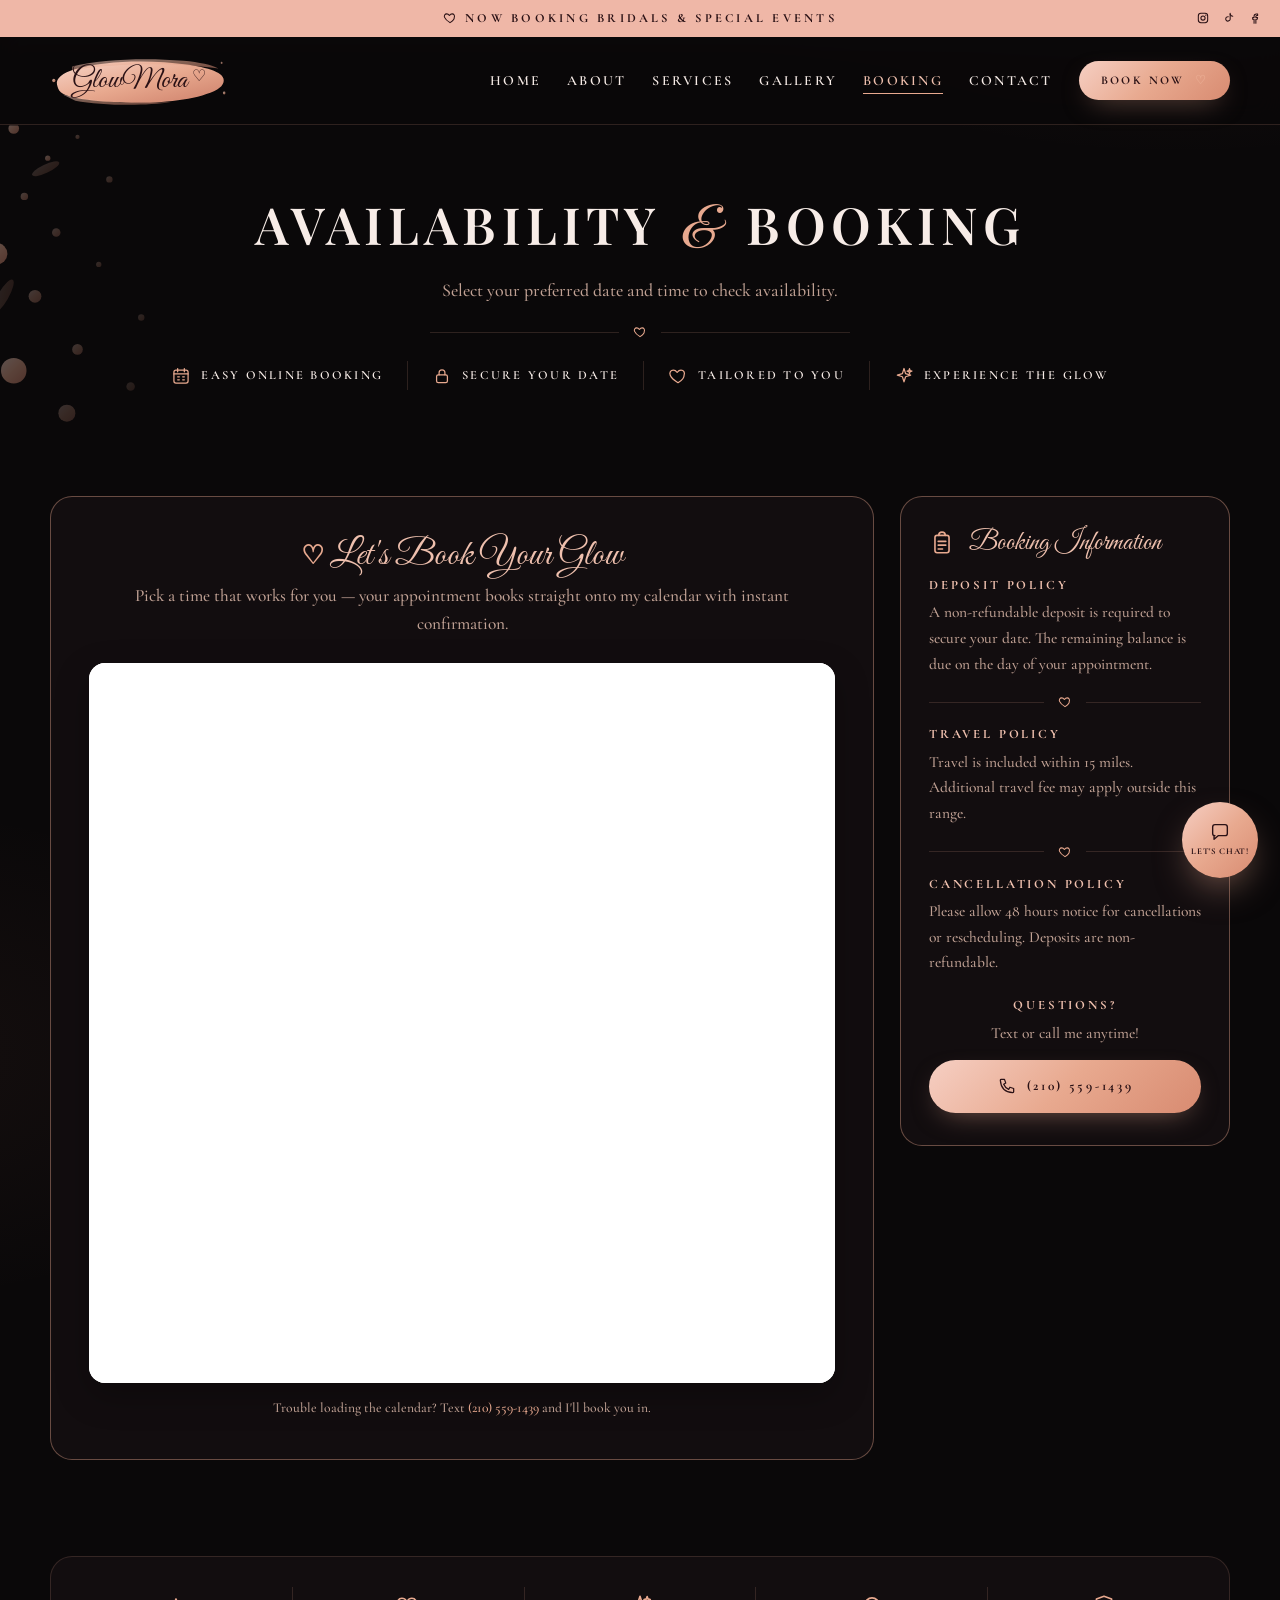
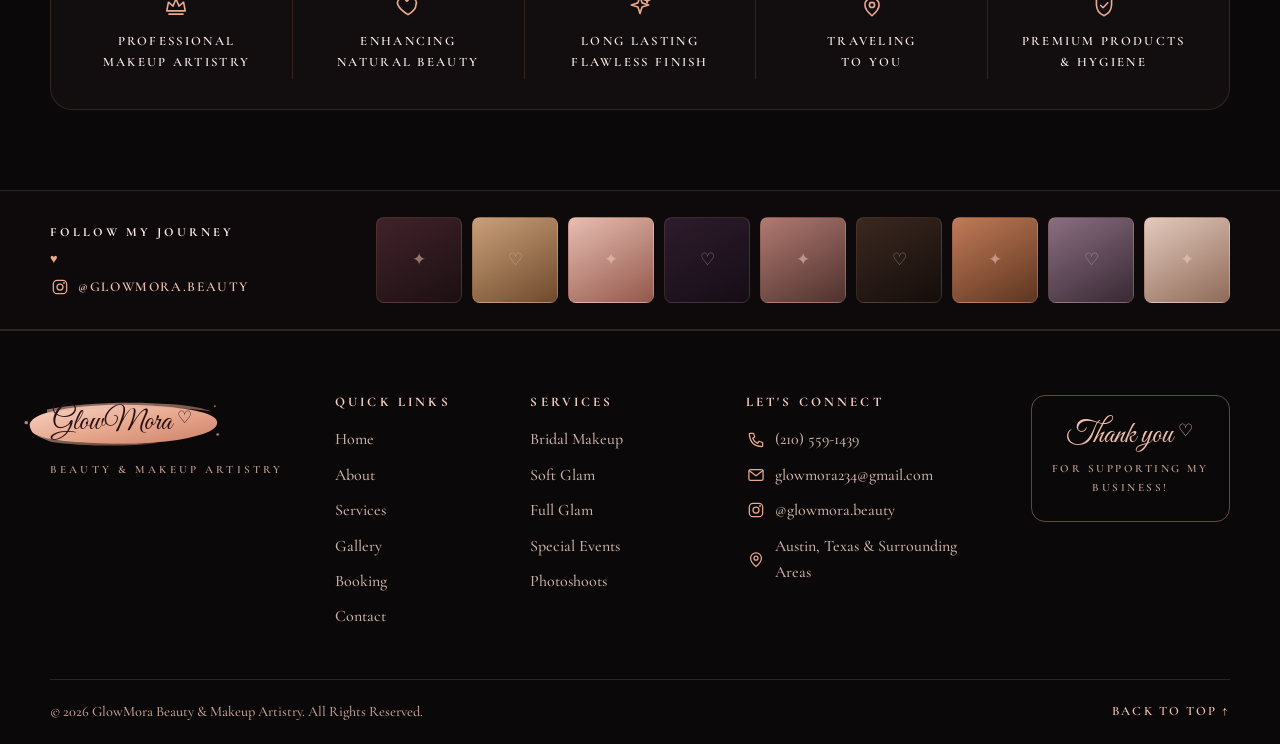
==== booking.html @ 28d510e0 "Hide Reviews section for now (keep code for easy restore) Added hidden to the #reviews section + the" ====
<!DOCTYPE html>
<html lang="en">
<head>
  <meta charset="UTF-8">
  <meta name="viewport" content="width=device-width, initial-scale=1.0">
  <title>Availability &amp; Booking — GlowMora Beauty | Austin, TX Makeup Artist</title>
  <meta name="description" content="Check availability and book your GlowMora Beauty appointment — bridal, soft glam, full glam, special events & photoshoots in Austin, Texas.">
  <link rel="icon" href="data:image/svg+xml,%3Csvg xmlns='http://www.w3.org/2000/svg' viewBox='0 0 64 64'%3E%3Crect width='64' height='64' rx='14' fill='%230a0809'/%3E%3Ctext x='32' y='44' font-family='Georgia' font-style='italic' font-size='34' fill='%23e8a98f' text-anchor='middle'%3EG%3C/text%3E%3C/svg%3E">
  <link rel="preconnect" href="https://fonts.googleapis.com">
  <link rel="preconnect" href="https://fonts.gstatic.com" crossorigin>
  <link href="https://fonts.googleapis.com/css2?family=Great+Vibes&family=Playfair+Display:ital,wght@0,400;0,500;0,600;0,700;1,500&family=Cormorant+Garamond:ital,wght@0,400;0,500;0,600;0,700;1,400;1,500&display=swap" rel="stylesheet">
  <link rel="stylesheet" href="styles.css">
</head>
<body>
  <a class="skip-link" href="#main">Skip to content</a>

  <!-- ====== SVG sprite (shared with index.html) ====== -->
  <svg xmlns="http://www.w3.org/2000/svg" width="0" height="0" style="position:absolute" aria-hidden="true">
    <defs>
      <linearGradient id="rg" x1="0" y1="0" x2="1" y2="1">
        <stop offset="0" stop-color="#f7d4c8"/>
        <stop offset=".5" stop-color="#e8a98f"/>
        <stop offset="1" stop-color="#cd7f69"/>
      </linearGradient>
    </defs>

    <symbol id="brush" viewBox="0 0 560 170" preserveAspectRatio="none">
      <g fill="url(#rg)">
        <path d="M22 96 C18 78 40 62 78 52 C150 32 260 26 360 32 C448 38 520 50 540 70 C552 82 548 98 526 110 C470 138 360 150 256 148 C160 146 60 138 34 118 C26 112 24 104 22 96 Z"/>
        <path d="M70 44 C160 24 300 18 420 28 C470 32 510 40 530 50 C480 42 380 36 290 38 C200 40 120 46 70 56 Z" opacity=".55"/>
        <path d="M40 124 C120 142 260 152 380 146 C300 158 160 156 80 142 Z" opacity=".5"/>
        <circle cx="12" cy="84" r="5" opacity=".8"/>
        <circle cx="548" cy="120" r="4" opacity=".7"/>
        <circle cx="540" cy="34" r="3" opacity=".6"/>
      </g>
    </symbol>

    <symbol id="splat" viewBox="0 0 320 320">
      <g fill="url(#rg)">
        <circle cx="30" cy="40" r="3"/><circle cx="60" cy="22" r="5" opacity=".8"/><circle cx="92" cy="50" r="2.5" opacity=".7"/>
        <circle cx="22" cy="90" r="7" opacity=".9"/><circle cx="70" cy="86" r="3.5" opacity=".6"/><circle cx="120" cy="30" r="2" opacity=".5"/>
        <circle cx="44" cy="140" r="10" opacity=".85"/><circle cx="100" cy="120" r="4" opacity=".5"/><circle cx="150" cy="70" r="3" opacity=".45"/>
        <circle cx="26" cy="200" r="5" opacity=".7"/><circle cx="80" cy="180" r="6" opacity=".55"/><circle cx="140" cy="150" r="2.5" opacity=".4"/>
        <circle cx="60" cy="250" r="12" opacity=".8"/><circle cx="120" cy="230" r="5" opacity=".5"/><circle cx="180" cy="200" r="3" opacity=".35"/>
        <circle cx="40" cy="300" r="6" opacity=".6"/><circle cx="110" cy="290" r="8" opacity=".45"/><circle cx="170" cy="265" r="4" opacity=".3"/>
        <ellipse cx="90" cy="60" rx="14" ry="4" transform="rotate(-25 90 60)" opacity=".35"/>
        <ellipse cx="50" cy="180" rx="18" ry="5" transform="rotate(-60 50 180)" opacity=".3"/>
      </g>
    </symbol>

    <symbol id="face" viewBox="0 0 440 560">
      <g fill="none" stroke="url(#rg)" stroke-linecap="round" stroke-linejoin="round">

        <!-- ══ BOLD BRUSH STROKE — upper left ══ -->
        <path stroke="url(#rg)" stroke-width="26" stroke-linecap="butt" fill="none" opacity=".38"
          d="M -12 105 C 18 92 55 88 90 98"/>
        <path stroke="url(#rg)" stroke-width="14" stroke-linecap="butt" fill="none" opacity=".60"
          d="M -8 120 C 25 107 60 105 92 113"/>
        <path stroke="url(#rg)" stroke-width="7"  stroke-linecap="round" fill="none" opacity=".48"
          d="M  0  133 C 32 121 64 119 90 126"/>
        <path stroke="url(#rg)" stroke-width="3"  stroke-linecap="round" fill="none" opacity=".34"
          d="M  6  143 C 36 133 65 131 88 137"/>

        <!-- ══ MASSIVE GLITTER CLOUD — upper right ══ -->
        <circle fill="url(#rg)" stroke="none" cx="358" cy="68"  r="18" opacity=".44"/>
        <circle fill="url(#rg)" stroke="none" cx="396" cy="48"  r="15" opacity=".50"/>
        <circle fill="url(#rg)" stroke="none" cx="376" cy="98"  r="14" opacity=".52"/>
        <circle fill="url(#rg)" stroke="none" cx="418" cy="70"  r="13" opacity=".46"/>
        <circle fill="url(#rg)" stroke="none" cx="402" cy="28"  r="12" opacity=".52"/>
        <circle fill="url(#rg)" stroke="none" cx="432" cy="50"  r="13" opacity=".40"/>
        <circle fill="url(#rg)" stroke="none" cx="426" cy="104" r="11" opacity=".48"/>
        <circle fill="url(#rg)" stroke="none" cx="336" cy="50"  r="10" opacity=".40"/>
        <circle fill="url(#rg)" stroke="none" cx="330" cy="94"  r="12" opacity=".38"/>
        <circle fill="url(#rg)" stroke="none" cx="364" cy="34"  r="8"  opacity=".70"/>
        <circle fill="url(#rg)" stroke="none" cx="440" cy="82"  r="8"  opacity=".62"/>
        <circle fill="url(#rg)" stroke="none" cx="312" cy="66"  r="7"  opacity=".54"/>
        <circle fill="url(#rg)" stroke="none" cx="348" cy="118" r="8"  opacity=".50"/>
        <circle fill="url(#rg)" stroke="none" cx="412" cy="122" r="7"  opacity=".46"/>
        <circle fill="url(#rg)" stroke="none" cx="440" cy="34"  r="6"  opacity=".54"/>
        <circle fill="url(#rg)" stroke="none" cx="390" cy="132" r="6"  opacity=".46"/>
        <circle fill="url(#rg)" stroke="none" cx="440" cy="116" r="7"  opacity=".38"/>
        <circle fill="url(#rg)" stroke="none" cx="318" cy="36"  r="6"  opacity=".62"/>
        <circle fill="url(#rg)" stroke="none" cx="300" cy="86"  r="5"  opacity=".48"/>
        <circle fill="url(#rg)" stroke="none" cx="352" cy="20"  r="5"  opacity=".60"/>
        <circle fill="url(#rg)" stroke="none" cx="420" cy="18"  r="5"  opacity=".52"/>
        <circle fill="url(#rg)" stroke="none" cx="294" cy="52"  r="4"  opacity=".56"/>
        <circle fill="url(#rg)" stroke="none" cx="384" cy="144" r="4"  opacity=".52"/>
        <circle fill="url(#rg)" stroke="none" cx="430" cy="138" r="3.5" opacity=".46"/>
        <circle fill="url(#rg)" stroke="none" cx="308" cy="116" r="3.5" opacity=".44"/>
        <circle fill="url(#rg)" stroke="none" cx="284" cy="70"  r="3.5" opacity=".50"/>
        <circle fill="url(#rg)" stroke="none" cx="338" cy="12"  r="3"  opacity=".56"/>
        <circle fill="url(#rg)" stroke="none" cx="412" cy="8"   r="3"  opacity=".50"/>
        <circle fill="url(#rg)" stroke="none" cx="268" cy="88"  r="2.5" opacity=".42"/>
        <circle fill="url(#rg)" stroke="none" cx="440" cy="158" r="3"  opacity=".34"/>
        <circle fill="url(#rg)" stroke="none" cx="396" cy="154" r="2.5" opacity=".42"/>
        <circle fill="url(#rg)" stroke="none" cx="276" cy="50"  r="2"  opacity=".46"/>
        <circle fill="url(#rg)" stroke="none" cx="326" cy="130" r="2.5" opacity=".40"/>
        <path fill="url(#rg)" stroke="none" opacity=".98"
          d="M 372 42 l 6 16 16 6 -16 6 -6 16 -6 -16 -16 -6 16 -6 Z"/>
        <path fill="url(#rg)" stroke="none" opacity=".92"
          d="M 410 78 l 4.2 11.4 11.4 4.2 -11.4 4.2 -4.2 11.4 -4.2 -11.4 -11.4 -4.2 11.4 -4.2 Z"/>
        <path fill="url(#rg)" stroke="none" opacity=".80"
          d="M 338 76 l 3 8 8 3 -8 3 -3 8 -3 -8 -8 -3 8 -3 Z"/>
        <path fill="url(#rg)" stroke="none" opacity=".74"
          d="M 424 44 l 2.6 7 7 2.6 -7 2.6 -2.6 7 -2.6 -7 -7 -2.6 7 -2.6 Z"/>
        <path fill="url(#rg)" stroke="none" opacity=".64"
          d="M 354 130 l 2 5.5 5.5 2 -5.5 2 -2 5.5 -2 -5.5 -5.5 -2 5.5 -2 Z"/>

        <!-- ══ HAIR ══ -->
        <path stroke-width="3.2" d="M 165 52 C 210 32 272 28 318 46 C 360 62 386 96 390 140 C 394 184 378 230 360 270 C 342 310 322 348 317 392"/>
        <path stroke-width="3.2" d="M 165 52 C 134 64 106 86 90 118 C 76 148 76 184 86 218"/>
        <path stroke-width="2"   opacity=".65" d="M 172 50 C 220 28 278 24 322 42"/>
        <path stroke-width="1.5" opacity=".50" d="M 186 48 C 236 24 297 20 344 38"/>
        <path stroke-width="1.2" opacity=".38" d="M 200 48 C 254 22 318 18 364 38"/>

        <!-- ══ FACE CONTOUR ══ -->
        <path stroke-width="3.2" d="M 86 218 C 80 250 78 284 86 313 C 94 342 112 364 136 378 C 160 392 188 394 213 386 C 238 378 254 358 262 333 C 270 308 266 280 254 256"/>

        <!-- ══ NECK ══ -->
        <path stroke-width="2.8" d="M 156 378 C 150 404 146 432 148 460 L 150 486"/>
        <path stroke-width="2.8" d="M 206 388 C 213 414 216 442 214 466 L 212 486"/>
        <path stroke-width="1.6" opacity=".36" d="M 103 490 L 150 490 M 212 490 L 344 490"/>

        <!-- ══ EYEBROW — very bold ══ -->
        <path stroke-width="8" stroke-linecap="round"
          d="M 88 200 C 116 164 162 152 210 162 C 235 168 250 184 240 197"/>
        <path stroke-width="3.5" stroke-linecap="round" opacity=".35"
          d="M 86 206 C 114 169 161 156 210 166 C 236 172 251 188 240 202"/>

        <!-- ══ EYE ══ -->
        <path stroke-width="4.2"
          d="M 92 224 C 124 204 170 198 218 208 C 240 214 249 230 234 246 C 202 264 154 266 104 249 C 91 243 88 232 92 224 Z"/>
        <ellipse cx="166" cy="224" rx="22" ry="18" stroke-width="3"   opacity=".90"/>
        <ellipse cx="166" cy="224" rx="11" ry="10" stroke-width="2.2" opacity=".72"/>
        <circle  cx="158" cy="218" r="5" fill="url(#rg)" stroke="none" opacity=".80"/>

        <!-- ══ LASHES — dramatic thick waterfall ══ -->
        <path stroke-width="4.5" d="M  98 246 C  88 280  76 316  64 350"/>
        <path stroke-width="4.8" d="M 116 257 C 106 293  98 330  92 366"/>
        <path stroke-width="5"   d="M 135 263 C 127 301 121 338 119 372"/>
        <path stroke-width="5.2" d="M 154 268 C 148 307 145 344 145 378"/>
        <path stroke-width="5.2" d="M 174 269 C 171 308 170 345 172 379"/>
        <path stroke-width="5"   d="M 193 267 C 194 306 198 342 205 376"/>
        <path stroke-width="4.8" d="M 212 261 C 216 299 224 335 234 368"/>
        <path stroke-width="4.5" d="M 228 252 C 235 289 246 324 259 356"/>
        <path stroke-width="4"   d="M 242 241 C 252 278 265 312 280 343"/>

        <!-- lower lashes -->
        <path stroke-width="1.8" opacity=".50" d="M 120 252 L 115 270"/>
        <path stroke-width="1.8" opacity=".50" d="M 146 261 L 141 279"/>
        <path stroke-width="1.7" opacity=".44" d="M 174 266 L 170 284"/>

        <!-- ══ NOSE ══ -->
        <path stroke-width="2.8" d="M 148 290 C 138 310 128 332 126 350 C 124 364 131 376 145 380 C 159 383 175 376 182 362"/>
        <path stroke-width="2"   opacity=".62" d="M 142 377 C 150 387 164 390 175 386 C 186 382 191 370 188 358"/>

        <!-- ══ LIPS ══ -->
        <path stroke-width="3.8" d="M 126 406 C 141 390 160 385 181 387 C 202 389 220 402 228 417"/>
        <path stroke-width="2.7" d="M 126 406 C 137 395 154 391 167 392"/>
        <path stroke-width="3.6" d="M 126 406 C 135 428 154 440 178 440 C 201 440 220 427 228 411 L 228 417"/>
        <path stroke-width="2.2" opacity=".68" d="M 126 406 C 157 414 197 413 228 406"/>

        <!-- ══ SPARKLES near brow ══ -->
        <path fill="url(#rg)" stroke="none" opacity=".94"
          d="M 262 176 l 4.5 12 12 4.5 -12 4.5 -4.5 12 -4.5 -12 -12 -4.5 12 -4.5 Z"/>
        <path fill="url(#rg)" stroke="none" opacity=".78"
          d="M 290 210 l 2.8 7.5 7.5 2.8 -7.5 2.8 -2.8 7.5 -2.8 -7.5 -7.5 -2.8 7.5 -2.8 Z"/>
        <circle fill="url(#rg)" stroke="none" cx="248" cy="152" r="5"   opacity=".68"/>
        <circle fill="url(#rg)" stroke="none" cx="278" cy="166" r="3"   opacity=".50"/>
        <circle fill="url(#rg)" stroke="none" cx="272" cy="143" r="2.2" opacity=".40"/>
      </g>
    </symbol>

    <symbol id="i-crown" viewBox="0 0 24 24"><path d="M3.5 16.5 5 8.5l4.2 3.6L12 5.5l2.8 6.6L19 8.5l1.5 8z"/><path d="M5.5 19.5h13"/></symbol>
    <symbol id="i-heart" viewBox="0 0 24 24"><path d="M12 20s-7.5-4.6-9.3-9C1.4 7.8 3.2 4.9 6.4 4.9c2 0 3.4 1.1 4.1 2.3.2.4.8.4 1 0 .7-1.2 2.1-2.3 4.1-2.3 3.2 0 5 2.9 3.7 6.1C19.5 15.4 12 20 12 20z"/></symbol>
    <symbol id="i-sparkle" viewBox="0 0 24 24"><path d="M12 3l1.9 6.1L20 11l-6.1 1.9L12 19l-1.9-6.1L4 11l6.1-1.9z"/><path d="M18.6 3.2l.7 2.2 2.2.7-2.2.7-.7 2.2-.7-2.2-2.2-.7 2.2-.7z"/></symbol>
    <symbol id="i-pin" viewBox="0 0 24 24"><path d="M12 21s-6.5-5.5-6.5-10A6.5 6.5 0 0 1 18.5 11c0 4.5-6.5 10-6.5 10z"/><circle cx="12" cy="11" r="2.4"/></symbol>
    <symbol id="i-shield" viewBox="0 0 24 24"><path d="M12 3l7 2.6v5.1c0 4.6-3 8.6-7 10.3-4-1.7-7-5.7-7-10.3V5.6z"/><path d="M9 11.5l2.1 2.1L15.5 9"/></symbol>
    <symbol id="i-cal" viewBox="0 0 24 24"><rect x="3.5" y="5" width="17" height="15.5" rx="2.5"/><path d="M3.5 9.5h17M8 3v4M16 3v4"/><path d="M8 13h2M14 13h2M8 16.5h2M14 16.5h2"/></symbol>
    <symbol id="i-clock" viewBox="0 0 24 24"><circle cx="12" cy="12" r="8.5"/><path d="M12 7.5V12l3 2"/></symbol>
    <symbol id="i-lock" viewBox="0 0 24 24"><rect x="5.5" y="10.5" width="13" height="9.5" rx="2"/><path d="M8.5 10.5V8a3.5 3.5 0 0 1 7 0v2.5"/></symbol>
    <symbol id="i-phone" viewBox="0 0 24 24"><path d="M5 4h4l1.5 4.5L8 10c1 2.5 3.5 5 6 6l1.5-2.5L20 15v4c0 .6-.4 1-1 1C9.6 19.4 4.6 14.4 4 5c0-.6.4-1 1-1z"/></symbol>
    <symbol id="i-mail" viewBox="0 0 24 24"><rect x="3.5" y="5.5" width="17" height="13" rx="2"/><path d="M4 7l8 6 8-6"/></symbol>
    <symbol id="i-ig" viewBox="0 0 24 24"><rect x="4" y="4" width="16" height="16" rx="4.5"/><circle cx="12" cy="12" r="3.6"/><circle cx="16.8" cy="7.2" r="1.1" fill="currentColor" stroke="none"/></symbol>
    <symbol id="i-tiktok" viewBox="0 0 24 24"><path d="M14 4v9.5a3.8 3.8 0 1 1-3.2-3.7"/><path d="M14 5.5c.7 2 2.3 3.3 4.5 3.5"/></symbol>
    <symbol id="i-fb" viewBox="0 0 24 24"><path d="M13.5 21v-7h2.4l.5-3h-2.9V9.2c0-.9.3-1.5 1.6-1.5h1.4V5.1C16.2 5 15.3 5 14.4 5 12 5 10.4 6.4 10.4 9v2H8v3h2.4v7"/></symbol>
    <symbol id="i-camera" viewBox="0 0 24 24"><rect x="3.5" y="7" width="17" height="13" rx="2.5"/><path d="M8.5 7l1.5-2.5h4L15.5 7"/><circle cx="12" cy="13.3" r="3.4"/></symbol>
    <symbol id="i-clip" viewBox="0 0 24 24"><rect x="5.5" y="5" width="13" height="16" rx="2"/><path d="M9 5a3 3 0 0 1 6 0"/><path d="M8.5 10.5h7M8.5 14h7M8.5 17.5h4"/></symbol>
    <symbol id="i-chat" viewBox="0 0 24 24"><path d="M4 6.5A2.5 2.5 0 0 1 6.5 4h11A2.5 2.5 0 0 1 20 6.5v7a2.5 2.5 0 0 1-2.5 2.5H10l-4.5 4v-4H6.5A2.5 2.5 0 0 1 4 13.5z"/></symbol>
  </svg>

  <!-- ====== ANNOUNCEMENT BAR ====== -->
  <div class="announce">
    <span class="announce-msg"><svg class="ic ic-xs"><use href="#i-heart"/></svg> Now booking bridals &amp; special events</span>
    <span class="announce-social">
      <a href="https://instagram.com/glowmora.beauty" target="_blank" rel="noopener" aria-label="Instagram"><svg class="ic ic-xs"><use href="#i-ig"/></svg></a>
      <a href="https://tiktok.com" target="_blank" rel="noopener" aria-label="TikTok"><svg class="ic ic-xs"><use href="#i-tiktok"/></svg></a>
      <a href="https://facebook.com" target="_blank" rel="noopener" aria-label="Facebook"><svg class="ic ic-xs"><use href="#i-fb"/></svg></a>
    </span>
  </div>

  <!-- ====== HEADER ====== -->
  <header class="site-header" id="top">
    <div class="container nav-inner">
      <a class="logo" href="index.html">
        <svg class="brush brush-logo" viewBox="0 0 560 170" preserveAspectRatio="none" aria-hidden="true"><use href="#brush"/></svg>
        <span class="logo-script">GlowMora <span class="logo-heart">♡</span></span>
      </a>
      <button class="nav-toggle" aria-expanded="false" aria-controls="nav-links" aria-label="Open menu">
        <span></span><span></span>
      </button>
      <nav>
        <ul class="nav-links" id="nav-links">
          <li><a href="index.html">Home</a></li>
          <li><a href="index.html#about">About</a></li>
          <li><a href="index.html#services">Services</a></li>
          <li><a href="index.html#gallery">Gallery</a></li>
          <li><a class="active" href="booking.html">Booking</a></li>
          <li hidden><a href="index.html#reviews">Reviews</a></li>
          <li><a href="index.html#contact">Contact</a></li>
          <li><a class="btn btn-rose btn-small" href="#booking-form">Book Now <span class="heart">♡</span></a></li>
        </ul>
      </nav>
    </div>
  </header>

  <main id="main">

    <!-- ====== PAGE HERO ====== -->
    <section class="page-hero">
      <svg class="splat splat-tl" aria-hidden="true"><use href="#splat"/></svg>
      <div class="container">
        <h1 class="page-title">Availability <span class="script-accent">&amp;</span> Booking</h1>
        <p class="lede">Select your preferred date and time to check availability.</p>
        <div class="heart-divider" aria-hidden="true"><span></span><svg class="ic ic-xs"><use href="#i-heart"/></svg><span></span></div>
        <ul class="mini-features">
          <li><svg class="ic ic-sm"><use href="#i-cal"/></svg> Easy online booking</li>
          <li><svg class="ic ic-sm"><use href="#i-lock"/></svg> Secure your date</li>
          <li><svg class="ic ic-sm"><use href="#i-heart"/></svg> Tailored to you</li>
          <li><svg class="ic ic-sm"><use href="#i-sparkle"/></svg> Experience the glow</li>
        </ul>
      </div>
    </section>

    <!-- ====== BOOKING (Google Appointment Scheduling) ====== -->
    <section class="section booking-section">
      <div class="container">
        <div class="book-wrap">
          <div class="book-card gcal-card reveal">
            <div class="book-head">
              <h2><span class="heart">♡</span> <span class="script-accent">Let's Book Your Glow</span></h2>
              <p>Pick a time that works for you — your appointment books straight onto my calendar with instant confirmation.</p>
            </div>

            <!-- GlowMora booking — Google Appointment Scheduling embed (Fatimah's calendar, glowmora234@gmail.com) -->
            <iframe class="gcal-frame"
              src="https://calendar.google.com/calendar/appointments/schedules/AcZssZ1UM6eiUpcTo-LjoY0oYAYFDBUV98rLrsagtSbPCcXZNFHtbUwiWwNGvAxUNc8h_5TuQ2lgnfh7?gv=true"
              title="Book a GlowMora appointment" loading="lazy"></iframe>
            <p class="gcal-fallback">Trouble loading the calendar? Text <a href="sms:+12105591439">(210)&nbsp;559-1439</a> and I'll book you in.</p>

          </div>

          <aside class="policy-card reveal">
            <h2 class="panel-title"><svg class="ic"><use href="#i-clip"/></svg> <span class="script-accent">Booking Information</span></h2>
            <div class="policy">
              <h3>Deposit Policy</h3>
              <p>A non-refundable deposit is required to secure your date. The remaining balance is due on the day of your appointment.</p>
            </div>
            <div class="heart-divider" aria-hidden="true"><span></span><svg class="ic ic-xs"><use href="#i-heart"/></svg><span></span></div>
            <div class="policy">
              <h3>Travel Policy</h3>
              <p>Travel is included within 15 miles. Additional travel fee may apply outside this range.</p>
            </div>
            <div class="heart-divider" aria-hidden="true"><span></span><svg class="ic ic-xs"><use href="#i-heart"/></svg><span></span></div>
            <div class="policy">
              <h3>Cancellation Policy</h3>
              <p>Please allow 48 hours notice for cancellations or rescheduling. Deposits are non-refundable.</p>
            </div>
            <div class="policy policy-cta">
              <h3>Questions?</h3>
              <p>Text or call me anytime!</p>
              <a class="btn btn-rose btn-block" href="tel:+12105591439"><svg class="ic ic-sm"><use href="#i-phone"/></svg> (210) 559-1439</a>
            </div>
          </aside>
        </div>
      </div>
    </section>

    <!-- ====== FEATURE STRIP ====== -->
    <div class="container strip-gap">
      <ul class="features reveal">
        <li><svg class="ic"><use href="#i-crown"/></svg><span>Professional<br>Makeup Artistry</span></li>
        <li><svg class="ic"><use href="#i-heart"/></svg><span>Enhancing<br>Natural Beauty</span></li>
        <li><svg class="ic"><use href="#i-sparkle"/></svg><span>Long Lasting<br>Flawless Finish</span></li>
        <li><svg class="ic"><use href="#i-pin"/></svg><span>Traveling<br>To You</span></li>
        <li><svg class="ic"><use href="#i-shield"/></svg><span>Premium Products<br>&amp; Hygiene</span></li>
      </ul>
    </div>

    <!-- ====== INSTAGRAM STRIP ====== -->
    <section class="ig-strip">
      <div class="container ig-inner">
        <div class="ig-label">
          <p>Follow my journey</p>
          <span class="heart">♥</span>
          <a href="https://instagram.com/glowmora.beauty" target="_blank" rel="noopener"><svg class="ic ic-sm"><use href="#i-ig"/></svg> @glowmora.beauty</a>
        </div>
        <div class="ig-row" aria-hidden="true">
          <a class="ig-tile g1" href="https://instagram.com/glowmora.beauty" target="_blank" rel="noopener" tabindex="-1"><span>✦</span></a>
          <a class="ig-tile g2" href="https://instagram.com/glowmora.beauty" target="_blank" rel="noopener" tabindex="-1"><span>♡</span></a>
          <a class="ig-tile g3" href="https://instagram.com/glowmora.beauty" target="_blank" rel="noopener" tabindex="-1"><span>✦</span></a>
          <a class="ig-tile g4" href="https://instagram.com/glowmora.beauty" target="_blank" rel="noopener" tabindex="-1"><span>♡</span></a>
          <a class="ig-tile g5" href="https://instagram.com/glowmora.beauty" target="_blank" rel="noopener" tabindex="-1"><span>✦</span></a>
          <a class="ig-tile g6" href="https://instagram.com/glowmora.beauty" target="_blank" rel="noopener" tabindex="-1"><span>♡</span></a>
          <a class="ig-tile g7" href="https://instagram.com/glowmora.beauty" target="_blank" rel="noopener" tabindex="-1"><span>✦</span></a>
          <a class="ig-tile g8" href="https://instagram.com/glowmora.beauty" target="_blank" rel="noopener" tabindex="-1"><span>♡</span></a>
          <a class="ig-tile g9" href="https://instagram.com/glowmora.beauty" target="_blank" rel="noopener" tabindex="-1"><span>✦</span></a>
        </div>
      </div>
    </section>
  </main>

  <!-- ====== FOOTER ====== -->
  <footer class="site-footer">
    <div class="container footer-inner">
      <div class="footer-brand">
        <div class="brush-title brush-title-left">
          <svg class="brush" viewBox="0 0 560 170" preserveAspectRatio="none" aria-hidden="true"><use href="#brush"/></svg>
          <span class="script-md">GlowMora <span class="logo-heart">♡</span></span>
        </div>
        <p class="footer-tag">Beauty &amp; Makeup Artistry</p>
      </div>
      <nav class="footer-col" aria-label="Quick links">
        <h4>Quick Links</h4>
        <a href="index.html">Home</a>
        <a href="index.html#about">About</a>
        <a href="index.html#services">Services</a>
        <a href="index.html#gallery">Gallery</a>
        <a href="booking.html">Booking</a>
        <a href="index.html#reviews" hidden>Reviews</a>
        <a href="index.html#contact">Contact</a>
      </nav>
      <div class="footer-col">
        <h4>Services</h4>
        <a href="booking.html">Bridal Makeup</a>
        <a href="booking.html">Soft Glam</a>
        <a href="booking.html">Full Glam</a>
        <a href="booking.html">Special Events</a>
        <a href="booking.html">Photoshoots</a>
      </div>
      <div class="footer-col footer-connect">
        <h4>Let's Connect</h4>
        <a href="tel:+12105591439"><svg class="ic ic-sm"><use href="#i-phone"/></svg> (210) 559-1439</a>
        <a href="mailto:glowmora234@gmail.com"><svg class="ic ic-sm"><use href="#i-mail"/></svg> glowmora234@gmail.com</a>
        <a href="https://instagram.com/glowmora.beauty" target="_blank" rel="noopener"><svg class="ic ic-sm"><use href="#i-ig"/></svg> @glowmora.beauty</a>
        <span><svg class="ic ic-sm"><use href="#i-pin"/></svg> Austin, Texas &amp; Surrounding Areas</span>
      </div>
      <div class="footer-thanks">
        <p class="script-md">Thank you <span class="logo-heart">♡</span></p>
        <p>For supporting my business!</p>
      </div>
    </div>
    <div class="container footer-bottom">
      <p>© <span id="year">2026</span> GlowMora Beauty &amp; Makeup Artistry. All Rights Reserved.</p>
      <a class="to-top" href="#top">Back to top ↑</a>
    </div>
  </footer>

  <a class="chat-bubble" href="sms:+12105591439" aria-label="Text GlowMora">
    <svg class="ic"><use href="#i-chat"/></svg>
    <span>Let's chat!</span>
  </a>

  <script src="script.js"></script>
  <!-- booking.js (custom fake calendar) detached — booking now handled by the Google Appointment Scheduling embed above -->
</body>
</html>
---- styles.css ----
/* ============================================================
   GlowMora Beauty & Makeup Artistry — Austin, TX
   Black + rose gold luxury theme.
   Edit the design tokens below to re-theme the whole site.
   ============================================================ */
:root {
  --black: #0a0809;
  --panel: #120d0f;
  --panel-2: #1a1315;
  --rose-50: #fbe3da;
  --rose-100: #f6cfc3;
  --rose-200: #efc0ae;
  --rose-300: #e8a98f;
  --rose-400: #dd9680;
  --rose-500: #cd7f69;
  --rose-grad: linear-gradient(135deg, #f6cfc3 0%, #e8a98f 50%, #d88b71 100%);
  --pink-band: #efb7a7;
  --ink-on-rose: #2a1115;
  --cream: #f7ece7;
  --muted: #c0a194;
  --line: rgba(232, 169, 143, 0.4);
  --line-soft: rgba(232, 169, 143, 0.16);
  --script: 'Great Vibes', cursive;
  --serif: 'Playfair Display', Georgia, serif;
  --body: 'Cormorant Garamond', Georgia, serif;
  --shadow: 0 24px 60px -24px rgba(0, 0, 0, 0.8);
  color-scheme: dark;
}

/* ---------- Reset & base ---------- */
*,
*::before,
*::after {
  box-sizing: border-box;
  margin: 0;
  padding: 0;
}

html {
  scroll-behavior: smooth;
  scroll-padding-top: 110px;
}

body {
  font: 500 1.08rem/1.65 var(--body);
  color: var(--muted);
  background:
    radial-gradient(900px 460px at 92% -120px, rgba(205, 127, 105, 0.09), transparent 60%),
    radial-gradient(760px 420px at -140px 45%, rgba(205, 127, 105, 0.06), transparent 60%),
    var(--black);
  -webkit-font-smoothing: antialiased;
}

h1, h2, h3, h4 {
  font-family: var(--serif);
  color: var(--cream);
  line-height: 1.15;
  font-weight: 600;
}

p + p {
  margin-top: 12px;
}

a {
  color: var(--rose-200);
  text-decoration: none;
  transition: color 0.2s ease;
}

a:hover {
  color: var(--rose-100);
}

img {
  max-width: 100%;
  display: block;
}

ul {
  list-style: none;
}

button {
  font: inherit;
  cursor: pointer;
  background: none;
  border: none;
  color: inherit;
}

:focus-visible {
  outline: 2px solid var(--rose-300);
  outline-offset: 3px;
  border-radius: 4px;
}

.container {
  width: min(1180px, 100% - 48px);
  margin-inline: auto;
}

.section {
  padding: 96px 0;
  position: relative;
}

.skip-link {
  position: absolute;
  top: -60px;
  left: 16px;
  z-index: 200;
  background: var(--rose-300);
  color: var(--ink-on-rose);
  padding: 10px 18px;
  border-radius: 0 0 10px 10px;
  transition: top 0.2s ease;
}

.skip-link:focus {
  top: 0;
}

/* ---------- Icons ---------- */
.ic {
  width: 26px;
  height: 26px;
  fill: none;
  stroke: currentColor;
  stroke-width: 1.5;
  stroke-linecap: round;
  stroke-linejoin: round;
  color: var(--rose-300);
  flex: none;
}

.ic-sm { width: 20px; height: 20px; }
.ic-xs { width: 14px; height: 14px; stroke-width: 1.8; }
.ic-lg { width: 46px; height: 46px; stroke-width: 1.2; }

.btn .ic,
.card-icon .ic {
  color: inherit;
}

/* ---------- Typography helpers ---------- */
.script-xl,
.script-lg,
.script-md,
.script-sm,
.script-accent {
  font-family: var(--script);
  font-weight: 400;
  line-height: 1.05;
}

.script-xl { font-size: clamp(3.4rem, 7.5vw, 5.4rem); }
.script-lg { font-size: clamp(2.6rem, 5vw, 3.6rem); }
.script-md { font-size: 2.1rem; }
.script-sm { font-size: 1.45rem; color: var(--rose-200); }

.script-accent {
  color: var(--rose-300);
  text-transform: none;
}

.serif-script {
  font-size: clamp(2rem, 4vw, 2.9rem);
  letter-spacing: 0.04em;
}

.serif-script .script-accent {
  font-size: 1.25em;
  vertical-align: -0.08em;
  padding-left: 6px;
}

.eyebrow {
  font-family: var(--body);
  font-weight: 600;
  font-size: 0.85rem;
  letter-spacing: 0.34em;
  text-transform: uppercase;
  color: var(--rose-200);
  margin-bottom: 12px;
}

.eyebrow .heart {
  letter-spacing: 0;
}

.heart {
  color: var(--rose-300);
  font-style: normal;
}

.lede {
  font-size: 1.12rem;
}

.section-head {
  max-width: 680px;
  margin-bottom: 48px;
}

.section-head.center {
  margin-inline: auto;
  text-align: center;
}

.heart-divider {
  display: flex;
  align-items: center;
  gap: 14px;
  margin: 20px auto;
}

.heart-divider span {
  flex: 1;
  height: 1px;
  background: var(--line-soft);
}

/* ---------- Buttons ---------- */
.btn {
  display: inline-flex;
  align-items: center;
  justify-content: center;
  gap: 10px;
  font-family: var(--body);
  font-weight: 700;
  font-size: 0.84rem;
  letter-spacing: 0.2em;
  text-transform: uppercase;
  padding: 15px 34px;
  border-radius: 999px;
  transition: transform 0.2s ease, box-shadow 0.2s ease, background 0.2s ease,
    color 0.2s ease, border-color 0.2s ease;
}

.btn-rose {
  background: var(--rose-grad);
  color: var(--ink-on-rose);
  box-shadow: 0 10px 28px -12px rgba(232, 169, 143, 0.55);
}

.btn-rose:hover {
  color: var(--ink-on-rose);
  transform: translateY(-2px);
  box-shadow: 0 16px 34px -12px rgba(232, 169, 143, 0.7);
}

.btn-line {
  border: 1px solid var(--line);
  color: var(--cream);
}

.btn-line:hover {
  border-color: var(--rose-300);
  color: var(--rose-100);
}

.btn-dark {
  background: #16100f;
  color: var(--rose-100);
}

.btn-dark:hover {
  background: #000;
  color: var(--rose-100);
  transform: translateY(-2px);
}

.btn-small {
  padding: 10px 22px;
  font-size: 0.74rem;
}

.btn-block {
  width: 100%;
  margin-top: 14px;
}

.center-cta {
  text-align: center;
  margin-top: 40px;
}

/* ---------- Decorative: brush stroke & splatter ---------- */
.brush-title {
  position: relative;
  display: inline-block;
  padding: 22px 52px;
}

.brush-title .brush {
  position: absolute;
  inset: 0;
  width: 100%;
  height: 100%;
}

.brush-title > h1,
.brush-title > h2,
.brush-title > span {
  position: relative;
  z-index: 1;
  color: var(--ink-on-rose);
  white-space: nowrap;
}

.brush-title-left {
  padding: 14px 36px;
  margin-left: -36px;
}

.logo-heart {
  font-family: var(--body);
  font-size: 0.55em;
  vertical-align: 0.35em;
}

.splat {
  position: absolute;
  width: 340px;
  height: 340px;
  opacity: 0.45;
  pointer-events: none;
}

.splat-tl { top: -20px; left: -50px; }
.splat-tr { top: -10px; right: -50px; transform: scaleX(-1); }
.splat-bl { bottom: -20px; left: -50px; transform: scaleY(-1); }
.splat-br { bottom: -30px; right: -50px; transform: rotate(180deg); }

/* ---------- Announcement bar ---------- */
.announce {
  background: var(--pink-band);
  color: var(--ink-on-rose);
  display: flex;
  align-items: center;
  justify-content: center;
  gap: 24px;
  padding: 8px 20px;
  position: relative;
}

.announce-msg {
  display: inline-flex;
  align-items: center;
  gap: 8px;
  font-weight: 700;
  font-size: 0.78rem;
  letter-spacing: 0.26em;
  text-transform: uppercase;
}

.announce .ic {
  color: var(--ink-on-rose);
}

.announce-social {
  position: absolute;
  right: 18px;
  display: flex;
  gap: 12px;
}

.announce-social a {
  color: var(--ink-on-rose);
  display: grid;
  place-items: center;
}

.announce-social a:hover {
  opacity: 0.6;
}

/* ---------- Header / nav ---------- */
.site-header {
  position: sticky;
  top: 0;
  z-index: 100;
  background: rgba(10, 8, 9, 0.92);
  backdrop-filter: blur(12px);
  -webkit-backdrop-filter: blur(12px);
  border-bottom: 1px solid var(--line-soft);
  padding: 14px 0;
  transition: box-shadow 0.3s ease;
}

.site-header.scrolled {
  box-shadow: 0 14px 34px -18px rgba(0, 0, 0, 0.9);
}

.nav-inner {
  display: flex;
  align-items: center;
  justify-content: space-between;
  gap: 24px;
}

.logo {
  position: relative;
  display: inline-block;
  padding: 6px 22px;
}

.logo .brush-logo {
  position: absolute;
  inset: 0;
  width: 100%;
  height: 100%;
}

.logo-script {
  position: relative;
  z-index: 1;
  font-family: var(--script);
  font-size: 1.8rem;
  color: var(--ink-on-rose);
  white-space: nowrap;
}

.nav-links {
  display: flex;
  align-items: center;
  gap: 26px;
}

.nav-links a:not(.btn) {
  font-weight: 600;
  font-size: 0.88rem;
  letter-spacing: 0.16em;
  text-transform: uppercase;
  color: var(--cream);
  padding-bottom: 4px;
  border-bottom: 1px solid transparent;
}

.nav-links a:not(.btn):hover {
  color: var(--rose-200);
}

.nav-links a.active {
  color: var(--rose-200);
  border-bottom-color: var(--rose-300);
}

.nav-toggle {
  display: none;
  flex-direction: column;
  justify-content: center;
  align-items: center;
  gap: 6px;
  width: 44px;
  height: 44px;
}

.nav-toggle span {
  display: block;
  width: 24px;
  height: 2px;
  background: var(--rose-200);
  transition: transform 0.25s ease;
}

body.nav-open .nav-toggle span:nth-child(1) { transform: translateY(4px) rotate(45deg); }
body.nav-open .nav-toggle span:nth-child(2) { transform: translateY(-4px) rotate(-45deg); }

/* ---------- Hero ---------- */
.hero {
  position: relative;
  overflow: hidden;
  padding: 80px 0 100px;
}

.hero-inner {
  display: grid;
  grid-template-columns: 1fr;
  gap: 40px;
  align-items: center;
  max-width: 760px;
  margin-inline: auto;
}

.hero-copy {
  text-align: center;
}

.hero-tag {
  font-family: var(--serif);
  font-size: clamp(1.1rem, 2.4vw, 1.5rem);
  letter-spacing: 0.22em;
  text-transform: uppercase;
  color: var(--cream);
  margin-top: 18px;
}

.hero-tag em {
  font-style: normal;
  color: var(--rose-300);
}

.hero .heart-divider {
  max-width: 340px;
}

.hero-line {
  font-size: 1rem;
  font-weight: 600;
  letter-spacing: 0.28em;
  text-transform: uppercase;
  color: var(--cream);
}

.hero-script {
  font-family: var(--script);
  font-size: 2.2rem;
  color: var(--rose-300);
  margin: 10px 0 8px;
}

.hero-services {
  font-weight: 600;
  font-size: 0.92rem;
  letter-spacing: 0.22em;
  text-transform: uppercase;
  color: var(--muted);
}

.hero-services i {
  font-style: normal;
  color: var(--rose-300);
  padding: 0 10px;
}

.hero-ctas {
  display: flex;
  flex-wrap: wrap;
  justify-content: center;
  gap: 16px;
  margin-top: 30px;
}

.hero-face svg {
  width: 100%;
  max-width: 430px;
  display: block;
  margin-inline: auto;
}

/* ---------- Feature strip ---------- */
.features {
  display: flex;
  background: var(--panel);
  border: 1px solid var(--line-soft);
  border-radius: 22px;
  padding: 30px 10px;
}

.features li {
  flex: 1;
  display: flex;
  flex-direction: column;
  align-items: center;
  gap: 12px;
  text-align: center;
  font-weight: 600;
  font-size: 0.8rem;
  letter-spacing: 0.18em;
  text-transform: uppercase;
  color: var(--cream);
  padding: 6px 14px;
}

.features li + li {
  border-left: 1px solid var(--line-soft);
}

.strip-gap {
  padding-bottom: 80px;
}

/* ---------- About ---------- */
.about-inner {
  display: grid;
  grid-template-columns: 1fr 1.05fr 150px;
  gap: 48px;
  align-items: center;
}

.flatlay {
  position: relative;
  aspect-ratio: 4 / 3;
  border-radius: 14px;
  overflow: hidden;
  background: linear-gradient(150deg, #f3cdc0 0%, #e0a98f 60%, #cf9277 100%);
  box-shadow: var(--shadow);
}

.flatlay-dot {
  position: absolute;
  border-radius: 50%;
  background: radial-gradient(circle at 35% 30%, #fbe0d6, #eab39e 70%);
  opacity: 0.9;
}

.flatlay-dot.d1 { width: 90px; height: 90px; top: -24px; left: 10%; }
.flatlay-dot.d2 { width: 60px; height: 60px; bottom: 12%; left: -18px; }
.flatlay-dot.d3 { width: 110px; height: 110px; bottom: -34px; right: 8%; opacity: 0.7; }

.flatlay-brush {
  position: absolute;
  width: 11px;
  height: 150px;
  border-radius: 8px;
  background: linear-gradient(#2a1c18 42%, #b9836a 42% 55%, #e9c4ae 55%);
  box-shadow: 0 6px 14px rgba(0, 0, 0, 0.25);
}

.flatlay-brush.b1 { top: -20px; left: 24%; transform: rotate(24deg); }
.flatlay-brush.b2 { top: -10px; left: 32%; transform: rotate(32deg); height: 130px; }
.flatlay-brush.b3 { bottom: -16px; right: 22%; transform: rotate(-140deg); height: 120px; }

.flatlay-card {
  position: absolute;
  inset: 0;
  margin: auto;
  width: max-content;
  height: max-content;
  background: var(--panel);
  border-radius: 10px;
  padding: 26px 38px;
  text-align: center;
  box-shadow: 0 18px 40px -14px rgba(0, 0, 0, 0.55);
}

.flatlay-card .brush-card {
  position: absolute;
  top: 12px;
  left: 50%;
  transform: translateX(-50%);
  width: 78%;
  height: 52px;
}

.flatlay-card .script-md {
  position: relative;
  z-index: 1;
  color: var(--ink-on-rose);
  font-size: 1.9rem;
}

.flatlay-card small {
  display: block;
  margin-top: 10px;
  font-weight: 600;
  font-size: 0.62rem;
  letter-spacing: 0.3em;
  text-transform: uppercase;
  color: var(--rose-100);
}

.role-line {
  font-weight: 600;
  font-size: 0.86rem;
  letter-spacing: 0.22em;
  text-transform: uppercase;
  color: var(--cream);
  margin: 10px 0 16px;
}

.about-copy .btn {
  margin-top: 24px;
}

.about-badges {
  display: flex;
  flex-direction: column;
  gap: 30px;
}

.about-badges li {
  display: flex;
  flex-direction: column;
  align-items: center;
  gap: 10px;
  text-align: center;
  font-weight: 600;
  font-size: 0.74rem;
  letter-spacing: 0.16em;
  text-transform: uppercase;
  color: var(--muted);
}

.badge-ring {
  width: 64px;
  height: 64px;
  border: 1px solid var(--line);
  border-radius: 50%;
  display: grid;
  place-items: center;
}

/* ---------- Services ---------- */
.services {
  overflow: hidden;
}

.services-grid {
  display: flex;
  flex-wrap: wrap;
  justify-content: center;
  gap: 20px;
}

.service-card {
  flex: 1 1 196px;
  max-width: 226px;
  background: var(--panel);
  border: 1px solid var(--line-soft);
  border-radius: 12px;
  padding-bottom: 24px;
  text-align: center;
  transition: transform 0.25s ease, border-color 0.25s ease, box-shadow 0.25s ease;
}

.service-card:hover {
  transform: translateY(-6px);
  border-color: var(--line);
  box-shadow: var(--shadow);
}

.card-photo {
  position: relative;
  aspect-ratio: 4 / 5;
  border-radius: 11px 11px 0 0;
  overflow: hidden;
  display: grid;
  place-items: end center;
  object-fit: cover; /* applies if swapped for an <img> */
  width: 100%;
}

.card-face {
  width: 88%;
  opacity: 0.45;
  transform: translateY(10%);
}

.ph-1, .ph-2, .ph-3, .ph-4, .ph-5 {
  background: linear-gradient(165deg, #f7d4c8 0%, #e8a98f 38%, #3a1f24 76%, #130c0f 100%);
}

.card-icon {
  position: relative;
  width: 56px;
  height: 56px;
  margin: -28px auto 14px;
  border-radius: 50%;
  background: var(--rose-grad);
  color: var(--ink-on-rose);
  border: 4px solid var(--panel);
  display: grid;
  place-items: center;
}

.service-card h3 {
  font-family: var(--body);
  font-weight: 700;
  font-size: 0.95rem;
  letter-spacing: 0.14em;
  text-transform: uppercase;
  padding: 0 12px;
}

.card-price {
  color: var(--rose-100);
  font-size: 0.98rem;
  margin: 8px 0 10px;
}

.card-link {
  display: inline-block;
  font-weight: 700;
  font-size: 0.72rem;
  letter-spacing: 0.22em;
  text-transform: uppercase;
  color: var(--rose-300);
  border-bottom: 1px solid var(--line);
  padding-bottom: 3px;
}

.card-link:hover {
  color: var(--rose-100);
}

/* ---------- Ready-to-glow band ---------- */
.glow-band {
  background: linear-gradient(135deg, #f2c1b1 0%, #efb7a7 55%, #e6a894 100%);
  color: var(--ink-on-rose);
  padding: 46px 0;
}

.glow-inner {
  display: grid;
  grid-template-columns: 1.25fr 1fr auto;
  gap: 40px;
  align-items: center;
}

.glow-left {
  display: flex;
  align-items: center;
  gap: 20px;
}

.glow-band .ic {
  color: var(--ink-on-rose);
}

.script-md.dark {
  color: var(--ink-on-rose);
}

.glow-label {
  font-weight: 700;
  font-size: 0.88rem;
  letter-spacing: 0.22em;
  text-transform: uppercase;
  margin-top: 4px;
}

.glow-note {
  font-size: 0.98rem;
  opacity: 0.85;
}

.glow-list {
  display: flex;
  flex-direction: column;
  gap: 12px;
}

.glow-list li {
  display: flex;
  align-items: center;
  gap: 12px;
  font-weight: 700;
  font-size: 0.82rem;
  letter-spacing: 0.16em;
  text-transform: uppercase;
}

.glow-cta {
  display: flex;
  flex-direction: column;
  align-items: center;
  gap: 14px;
}

.glow-link {
  color: var(--ink-on-rose);
  font-weight: 700;
  font-size: 0.78rem;
  letter-spacing: 0.18em;
  text-transform: uppercase;
  border-bottom: 1px solid rgba(42, 17, 21, 0.5);
  padding-bottom: 3px;
}

.glow-link:hover {
  color: var(--ink-on-rose);
  opacity: 0.7;
}

/* ---------- Gallery ---------- */
.filters {
  display: flex;
  flex-wrap: wrap;
  justify-content: center;
  gap: 12px;
  margin-bottom: 38px;
}

.filter-btn {
  border: 1px solid var(--line-soft);
  border-radius: 999px;
  padding: 10px 26px;
  font-weight: 700;
  font-size: 0.76rem;
  letter-spacing: 0.18em;
  text-transform: uppercase;
  color: var(--cream);
  transition: background 0.2s ease, color 0.2s ease, border-color 0.2s ease;
}

.filter-btn:hover {
  border-color: var(--rose-300);
}

.filter-btn.active {
  background: var(--rose-grad);
  border-color: transparent;
  color: var(--ink-on-rose);
}

.gallery {
  display: grid;
  grid-template-columns: repeat(auto-fill, minmax(240px, 1fr));
  gap: 20px;
}

.tile {
  position: relative;
  border-radius: 12px;
  overflow: hidden;
  aspect-ratio: 3 / 4;
  border: 1px solid var(--line-soft);
}

.tile.hide {
  display: none;
}

.tile-art {
  position: absolute;
  inset: 0;
  display: grid;
  place-items: center;
  transition: transform 0.45s ease;
  object-fit: cover; /* applies if swapped for an <img> */
  width: 100%;
  height: 100%;
}

.tile:hover .tile-art {
  transform: scale(1.06);
}

.tile-art span {
  font-size: 2.2rem;
  color: rgba(247, 212, 200, 0.4);
}

.tile figcaption {
  position: absolute;
  inset: auto 0 0 0;
  padding: 38px 16px 14px;
  background: linear-gradient(transparent, rgba(8, 5, 6, 0.88));
  display: flex;
  flex-direction: column;
  z-index: 1;
}

.tile figcaption strong {
  font-family: var(--serif);
  font-size: 1.1rem;
  color: var(--cream);
}

.tile figcaption span {
  font-weight: 600;
  font-size: 0.68rem;
  letter-spacing: 0.24em;
  text-transform: uppercase;
  color: var(--rose-200);
}

.tile-1 .tile-art { background: linear-gradient(160deg, #caa07a, #7a5a3a); }
.tile-2 .tile-art { background: linear-gradient(160deg, #e7bdb2, #9a6457); }
.tile-3 .tile-art { background: linear-gradient(160deg, #6e4a62, #33202e); }
.tile-4 .tile-art { background: linear-gradient(160deg, #8a6e80, #43313d); }
.tile-5 .tile-art { background: linear-gradient(160deg, #b07a72, #5d3a36); }
.tile-6 .tile-art { background: linear-gradient(160deg, #b78b5e, #6a4a2c); }
.tile-7 .tile-art { background: linear-gradient(160deg, #e3cabd, #9c7565); }
.tile-8 .tile-art { background: linear-gradient(160deg, #c07a58, #6e3f28); }

/* ---------- Reviews ---------- */
.testimonials {
  overflow: hidden;
}

.review-cta p {
  max-width: 460px;
  margin: 0 auto 16px;
  color: var(--muted);
}

/* Generic hide utility — lets the `hidden` attribute reliably toggle sections (e.g. Reviews) on/off */
[hidden] { display: none !important; }

.quotes-grid {
  display: grid;
  grid-template-columns: repeat(auto-fit, minmax(280px, 1fr));
  gap: 22px;
}

.quote-card {
  background: var(--panel);
  border: 1px solid var(--line-soft);
  border-radius: 14px;
  padding: 32px 28px;
}

.stars {
  color: var(--rose-300);
  letter-spacing: 0.26em;
  margin-bottom: 14px;
}

.quote-card blockquote {
  font-style: italic;
  font-size: 1.16rem;
  line-height: 1.55;
  color: #efdcd4;
}

.quote-meta {
  margin-top: 16px;
  font-size: 0.95rem;
}

.quote-meta strong {
  color: var(--cream);
}

/* ---------- Contact ---------- */
.contact-cards {
  display: grid;
  grid-template-columns: repeat(4, 1fr);
  gap: 20px;
}

.contact-cards li {
  background: var(--panel);
  border: 1px solid var(--line-soft);
  border-radius: 14px;
  padding: 30px 18px;
  display: flex;
  flex-direction: column;
  align-items: center;
  gap: 8px;
  text-align: center;
}

.contact-cards strong {
  font-family: var(--body);
  font-weight: 700;
  font-size: 0.78rem;
  letter-spacing: 0.22em;
  text-transform: uppercase;
  color: var(--cream);
  margin-top: 6px;
}

.contact-cards a,
.contact-cards li > span:not(.badge-ring) {
  color: var(--rose-100);
  font-size: 0.98rem;
  overflow-wrap: anywhere;
}

/* ---------- Instagram strip ---------- */
.ig-strip {
  background: #0e0a0c;
  border-top: 1px solid var(--line-soft);
  border-bottom: 1px solid var(--line-soft);
  padding: 26px 0;
}

.ig-inner {
  display: flex;
  align-items: center;
  gap: 30px;
}

.ig-label {
  flex: none;
  display: flex;
  flex-direction: column;
  gap: 6px;
}

.ig-label p {
  font-weight: 700;
  font-size: 0.78rem;
  letter-spacing: 0.24em;
  text-transform: uppercase;
  color: var(--cream);
}

.ig-label .heart {
  font-size: 0.8rem;
}

.ig-label a {
  display: inline-flex;
  align-items: center;
  gap: 8px;
  font-weight: 600;
  font-size: 0.85rem;
  letter-spacing: 0.12em;
  text-transform: uppercase;
}

.ig-row {
  flex: 1;
  display: flex;
  justify-content: flex-end;
  gap: 10px;
  overflow: hidden;
}

.ig-tile {
  width: 86px;
  height: 86px;
  flex: none;
  border-radius: 8px;
  border: 1px solid var(--line-soft);
  display: grid;
  place-items: center;
  color: rgba(247, 212, 200, 0.5);
  font-size: 1.05rem;
  transition: transform 0.25s ease;
}

.ig-tile:hover {
  transform: scale(1.06);
}

.g1 { background: linear-gradient(150deg, #41232a, #1b0f12); }
.g2 { background: linear-gradient(150deg, #caa07a, #6e4a2c); }
.g3 { background: linear-gradient(150deg, #e7bdb2, #93584b); }
.g4 { background: linear-gradient(150deg, #2e1c2c, #150d16); }
.g5 { background: linear-gradient(150deg, #b07a72, #4f312d); }
.g6 { background: linear-gradient(150deg, #3b2820, #140d0b); }
.g7 { background: linear-gradient(150deg, #c07a58, #5e3520); }
.g8 { background: linear-gradient(150deg, #8a6e80, #382934); }
.g9 { background: linear-gradient(150deg, #e3cabd, #8f6a58); }

/* ---------- Footer ---------- */
.site-footer {
  background: #0b0809;
  border-top: 1px solid var(--line-soft);
}

.footer-inner {
  display: grid;
  grid-template-columns: 1.25fr 0.8fr 0.9fr 1.25fr 1fr;
  gap: 36px;
  padding: 64px 0 40px;
  align-items: start;
}

.footer-brand .brush-title-left {
  margin-left: -28px;
  padding: 12px 30px;
}

.footer-brand .script-md {
  font-size: 1.9rem;
}

.footer-tag {
  font-weight: 600;
  font-size: 0.7rem;
  letter-spacing: 0.28em;
  text-transform: uppercase;
  color: var(--muted);
  margin-top: 10px;
}

.site-footer h4 {
  font-family: var(--body);
  font-weight: 700;
  font-size: 0.82rem;
  letter-spacing: 0.24em;
  text-transform: uppercase;
  color: var(--rose-100);
  margin-bottom: 16px;
}

.footer-col a,
.footer-col > span {
  display: flex;
  align-items: center;
  gap: 9px;
  color: #cbb2a8;
  font-size: 1rem;
  margin-bottom: 9px;
}

.footer-col a:hover {
  color: var(--rose-100);
}

.footer-thanks {
  border: 1px solid var(--line);
  border-radius: 14px;
  padding: 24px 18px;
  text-align: center;
}

.footer-thanks .script-md {
  color: var(--rose-200);
  font-size: 1.9rem;
}

.footer-thanks p:last-child {
  font-weight: 600;
  font-size: 0.7rem;
  letter-spacing: 0.22em;
  text-transform: uppercase;
  color: var(--muted);
  margin-top: 8px;
}

.footer-bottom {
  display: flex;
  flex-wrap: wrap;
  align-items: center;
  justify-content: space-between;
  gap: 12px;
  border-top: 1px solid var(--line-soft);
  padding: 20px 0;
  font-size: 0.9rem;
}

.to-top {
  font-weight: 600;
  font-size: 0.8rem;
  letter-spacing: 0.16em;
  text-transform: uppercase;
}

/* ---------- Chat bubble ---------- */
.chat-bubble {
  position: fixed;
  right: 22px;
  bottom: 22px;
  z-index: 90;
  width: 76px;
  height: 76px;
  border-radius: 50%;
  background: var(--rose-grad);
  color: var(--ink-on-rose);
  display: flex;
  flex-direction: column;
  align-items: center;
  justify-content: center;
  gap: 2px;
  text-align: center;
  font-weight: 700;
  font-size: 0.55rem;
  letter-spacing: 0.08em;
  text-transform: uppercase;
  box-shadow: 0 16px 36px -10px rgba(232, 169, 143, 0.5);
  transition: transform 0.2s ease;
}

.chat-bubble:hover {
  transform: scale(1.07);
  color: var(--ink-on-rose);
}

.chat-bubble .ic {
  width: 22px;
  height: 22px;
  color: var(--ink-on-rose);
}

/* ============================================================
   BOOKING PAGE
   ============================================================ */
.page-hero {
  position: relative;
  overflow: hidden;
  padding: 70px 0 50px;
  text-align: center;
}

.page-title {
  font-size: clamp(2.1rem, 4.6vw, 3.2rem);
  letter-spacing: 0.1em;
  text-transform: uppercase;
}

.page-title .script-accent {
  font-size: 1.15em;
  padding: 0 6px;
}

.page-hero .lede {
  margin-top: 12px;
}

.page-hero .heart-divider {
  max-width: 420px;
}

.page-face {
  position: absolute;
  top: 20px;
  right: 1%;
  width: 230px;
  opacity: 0.5;
  pointer-events: none;
}

.mini-features {
  display: flex;
  flex-wrap: wrap;
  justify-content: center;
  margin-top: 22px;
}

.mini-features li {
  display: flex;
  align-items: center;
  gap: 10px;
  padding: 4px 24px;
  font-weight: 600;
  font-size: 0.78rem;
  letter-spacing: 0.18em;
  text-transform: uppercase;
  color: var(--cream);
}

.mini-features li + li {
  border-left: 1px solid var(--line-soft);
}

.booking-section {
  padding-top: 30px;
}

.booking-panel {
  display: grid;
  grid-template-columns: 1fr 1.05fr;
  background: var(--panel);
  border: 1px solid var(--line);
  border-radius: 22px;
  overflow: hidden;
}

.cal-side,
.times-side {
  padding: 38px 36px;
}

.cal-side {
  border-right: 1px solid var(--line-soft);
}

.panel-title {
  display: flex;
  align-items: center;
  gap: 14px;
  font-weight: 500;
}

.panel-title .script-accent {
  font-size: 2rem;
  color: var(--rose-200);
}

/* Calendar */
.cal-nav,
.cal-weekdays,
.cal-grid {
  max-width: 540px;
}

.cal-nav {
  display: flex;
  align-items: center;
  justify-content: space-between;
  margin: 22px 0 14px;
}

.cal-nav p {
  font-family: var(--serif);
  font-size: 1.2rem;
  color: var(--cream);
  letter-spacing: 0.06em;
}

.cal-nav button {
  width: 38px;
  height: 38px;
  border: 1px solid var(--line);
  border-radius: 50%;
  color: var(--rose-200);
  font-size: 1.3rem;
  line-height: 1;
  transition: border-color 0.2s ease, color 0.2s ease;
}

.cal-nav button:hover:not(:disabled) {
  border-color: var(--rose-300);
  color: var(--rose-100);
}

.cal-nav button:disabled {
  opacity: 0.3;
  cursor: not-allowed;
}

.cal-weekdays,
.cal-grid {
  display: grid;
  grid-template-columns: repeat(7, 1fr);
  gap: 6px;
}

.cal-weekdays span {
  text-align: center;
  font-weight: 700;
  font-size: 0.66rem;
  letter-spacing: 0.14em;
  text-transform: uppercase;
  color: var(--muted);
  padding-bottom: 6px;
}

.day {
  aspect-ratio: 1;
  border-radius: 50%;
  display: grid;
  place-items: center;
  font-weight: 600;
  font-size: 0.95rem;
  color: var(--cream);
  border: 1px solid transparent;
  position: relative;
  transition: border-color 0.15s ease, background 0.15s ease, color 0.15s ease;
}

.day.out {
  visibility: hidden;
}

.day.open {
  border-color: var(--line);
}

.day.open:hover {
  border-color: var(--rose-300);
  color: var(--rose-100);
}

.day.booked {
  background: #1e1517;
  color: #6e5852;
  cursor: not-allowed;
}

.day.booked::after {
  content: '✕';
  position: absolute;
  top: 0;
  right: 3px;
  font-size: 0.55rem;
  color: var(--rose-500);
  opacity: 0.85;
}

.day.past {
  opacity: 0.25;
  cursor: not-allowed;
  border-color: transparent;
}

.day.selected {
  background: var(--rose-grad);
  border-color: transparent;
  color: var(--ink-on-rose);
  font-weight: 700;
}

.cal-legend {
  display: flex;
  flex-wrap: wrap;
  gap: 20px;
  margin-top: 20px;
  font-size: 0.85rem;
  color: var(--muted);
}

.cal-legend li {
  display: flex;
  align-items: center;
  gap: 9px;
}

.leg {
  width: 22px;
  height: 22px;
  border-radius: 50%;
  display: inline-grid;
  place-items: center;
  font-size: 0.62rem;
  flex: none;
}

.leg-open { border: 1.5px solid var(--rose-300); }
.leg-booked { background: #241a1c; color: var(--rose-300); }
.leg-selected { background: var(--rose-grad); color: var(--ink-on-rose); }

.inquiry-note {
  margin-top: 24px;
  border: 1px solid var(--line-soft);
  border-radius: 12px;
  padding: 16px 20px;
  display: flex;
  align-items: center;
  gap: 16px;
}

.inquiry-note p:last-child {
  font-size: 0.95rem;
}

/* Time slots */
.times-date {
  font-family: var(--serif);
  font-size: 1.12rem;
  color: var(--cream);
  margin: 20px 0 16px;
}

.times-grid {
  display: grid;
  grid-template-columns: repeat(3, 1fr);
  gap: 12px;
}

.slot {
  border: 1px solid var(--line-soft);
  border-radius: 8px;
  padding: 13px 8px;
  font-weight: 700;
  font-size: 0.84rem;
  letter-spacing: 0.1em;
  text-transform: uppercase;
  color: var(--cream);
  background: #150f11;
  transition: border-color 0.15s ease, background 0.15s ease, color 0.15s ease;
}

.slot:hover:not(:disabled) {
  border-color: var(--rose-300);
}

.slot.selected {
  background: var(--rose-grad);
  border-color: transparent;
  color: var(--ink-on-rose);
}

.slot:disabled {
  color: #6e5852;
  background: #171012;
  text-decoration: line-through;
  cursor: not-allowed;
}

.times-empty {
  grid-column: 1 / -1;
  text-align: center;
  padding: 26px 10px;
  border: 1px dashed var(--line-soft);
  border-radius: 10px;
  font-size: 0.98rem;
}

.avail-guide {
  margin-top: 28px;
  border: 1px solid var(--line-soft);
  border-radius: 12px;
  padding: 22px;
}

.avail-guide h3 {
  font-family: var(--body);
  font-weight: 700;
  font-size: 0.78rem;
  letter-spacing: 0.26em;
  text-transform: uppercase;
  color: var(--rose-200);
  text-align: center;
  margin-bottom: 16px;
}

.avail-guide ul {
  display: grid;
  gap: 14px;
}

.avail-guide li {
  display: flex;
  align-items: center;
  gap: 14px;
}

.avail-guide strong {
  display: block;
  font-weight: 700;
  font-size: 0.95rem;
  color: var(--cream);
}

.avail-guide li span:not(.leg) {
  font-size: 0.88rem;
}

/* Booking form + policies */
.book-wrap {
  display: grid;
  grid-template-columns: 1fr 330px;
  gap: 26px;
  align-items: start;
  margin-top: 26px;
}

.book-card {
  background: var(--panel);
  border: 1px solid var(--line);
  border-radius: 22px;
  padding: 40px 38px;
}

.book-head {
  text-align: center;
  margin-bottom: 28px;
}

.book-head h2 .script-accent {
  font-size: 2.3rem;
  color: var(--rose-200);
}

.book-head p {
  margin-top: 6px;
}

.form-grid {
  display: grid;
  grid-template-columns: repeat(3, 1fr);
  gap: 18px;
}

.field {
  display: flex;
  flex-direction: column;
  gap: 7px;
}

.field.full {
  grid-column: 1 / -1;
}

.field label {
  font-weight: 700;
  font-size: 0.74rem;
  letter-spacing: 0.16em;
  text-transform: uppercase;
  color: var(--rose-100);
}

.field label i {
  font-style: normal;
  color: #e0796b;
}

.field label small {
  text-transform: none;
  letter-spacing: 0.02em;
  color: var(--muted);
  font-size: 0.72rem;
}

.field input,
.field select,
.field textarea {
  font: inherit;
  font-size: 1rem;
  color: var(--cream);
  background: var(--panel-2);
  border: 1px solid var(--line-soft);
  border-radius: 8px;
  padding: 12px 14px;
  width: 100%;
  transition: border-color 0.2s ease, box-shadow 0.2s ease;
}

.field input::placeholder,
.field textarea::placeholder {
  color: #8a6f66;
}

.field textarea {
  resize: vertical;
}

.field input:focus,
.field select:focus,
.field textarea:focus {
  outline: none;
  border-color: var(--rose-300);
  box-shadow: 0 0 0 3px rgba(232, 169, 143, 0.16);
}

.field input[readonly] {
  cursor: pointer;
}

.upload-box {
  display: flex;
  align-items: center;
  gap: 12px;
  border: 1px dashed var(--line);
  border-radius: 8px;
  padding: 11px 14px;
  cursor: pointer;
  color: var(--muted);
  font-size: 0.95rem;
  line-height: 1.3;
  transition: border-color 0.2s ease;
}

.upload-box:hover {
  border-color: var(--rose-300);
}

.upload-box small {
  font-size: 0.78rem;
  opacity: 0.8;
}

.book-card .center-cta {
  margin-top: 28px;
}

.form-note {
  display: flex;
  align-items: center;
  justify-content: center;
  gap: 8px;
  margin-top: 16px;
  font-size: 0.88rem;
}

.form-success {
  text-align: center;
  padding: 50px 12px;
}

.success-mark {
  display: grid;
  place-items: center;
  width: 64px;
  height: 64px;
  margin: 0 auto 18px;
  border-radius: 50%;
  background: var(--rose-grad);
  color: var(--ink-on-rose);
  font-size: 1.7rem;
}

.policy-card {
  background: var(--panel);
  border: 1px solid var(--line);
  border-radius: 22px;
  padding: 32px 28px;
  position: sticky;
  top: 110px;
}

.policy-card .panel-title {
  margin-bottom: 20px;
}

.policy-card .panel-title .script-accent {
  font-size: 1.7rem;
}

.policy h3 {
  font-family: var(--body);
  font-weight: 700;
  font-size: 0.8rem;
  letter-spacing: 0.22em;
  text-transform: uppercase;
  color: var(--rose-200);
  margin-bottom: 8px;
}

.policy p {
  font-size: 0.97rem;
}

.policy-card .heart-divider {
  margin: 18px 0;
}

.policy-cta {
  text-align: center;
  margin-top: 22px;
}

/* ---------- Google Appointment Scheduling embed ---------- */
.gcal-card .book-head {
  margin-bottom: 24px;
}

.gcal-frame {
  display: block;
  width: 100%;
  min-height: 720px;
  border: 0;
  border-radius: 16px;
  background: #fff;
  box-shadow: 0 12px 34px rgba(0, 0, 0, 0.28);
}

.gcal-placeholder {
  display: flex;
  flex-direction: column;
  align-items: center;
  gap: 14px;
  text-align: center;
  padding: 54px 28px;
  border: 1.5px dashed var(--line);
  border-radius: 16px;
}

.gcal-placeholder .script-sm {
  font-size: 1.9rem;
  color: var(--rose-300);
}

.gcal-placeholder p {
  max-width: 380px;
  color: var(--muted);
}

.gcal-placeholder .btn {
  margin-top: 6px;
}

.gcal-fallback {
  margin-top: 14px;
  text-align: center;
  font-size: 0.85rem;
  color: var(--muted);
}

.gcal-fallback a {
  color: var(--rose-300);
  white-space: nowrap;
}

/* ---------- Scroll-reveal animation ---------- */
/* Scoped to .js so content stays visible if JavaScript is disabled */
.js .reveal {
  opacity: 0;
  transform: translateY(26px);
  transition: opacity 0.7s ease, transform 0.7s ease;
}

.js .reveal.visible {
  opacity: 1;
  transform: none;
}

.services-grid .reveal:nth-child(2) { transition-delay: 0.07s; }
.services-grid .reveal:nth-child(3) { transition-delay: 0.14s; }
.services-grid .reveal:nth-child(4) { transition-delay: 0.21s; }
.services-grid .reveal:nth-child(5) { transition-delay: 0.28s; }
.quotes-grid .reveal:nth-child(2) { transition-delay: 0.08s; }
.quotes-grid .reveal:nth-child(3) { transition-delay: 0.16s; }

/* ---------- Responsive ---------- */
@media (max-width: 1100px) {
  .about-inner {
    grid-template-columns: 1fr 1.1fr;
    gap: 40px;
  }

  .about-badges {
    grid-column: 1 / -1;
    flex-direction: row;
    justify-content: center;
    gap: 48px;
  }

  .hero-inner {
    grid-template-columns: 1fr;
    gap: 30px;
  }

  .hero-face svg {
    max-width: 300px;
  }

  .glow-inner {
    grid-template-columns: 1fr;
    gap: 26px;
    justify-items: center;
    text-align: center;
  }

  .glow-list {
    align-items: center;
  }

  .booking-panel {
    grid-template-columns: 1fr;
  }

  .cal-side {
    border-right: 0;
    border-bottom: 1px solid var(--line-soft);
  }

  .book-wrap {
    grid-template-columns: 1fr;
  }

  .policy-card {
    position: static;
  }

  .footer-inner {
    grid-template-columns: repeat(3, 1fr);
  }

  .contact-cards {
    grid-template-columns: repeat(2, 1fr);
  }

  .form-grid {
    grid-template-columns: 1fr 1fr;
  }

  .ig-inner {
    flex-direction: column;
    align-items: flex-start;
    gap: 18px;
  }

  .ig-row {
    justify-content: flex-start;
    flex-wrap: wrap;
  }
}

@media (max-width: 1040px) {
  .nav-toggle {
    display: flex;
  }

  .nav-links {
    position: fixed;
    top: 110px;
    left: 16px;
    right: 16px;
    z-index: 99;
    flex-direction: column;
    align-items: stretch;
    text-align: center;
    gap: 4px;
    background: #150f11;
    border: 1px solid var(--line);
    border-radius: 16px;
    padding: 22px;
    box-shadow: var(--shadow);
    opacity: 0;
    pointer-events: none;
    transform: translateY(-12px);
    transition: opacity 0.25s ease, transform 0.25s ease;
  }

  .nav-links a:not(.btn) {
    display: block;
    padding: 10px 0;
    border-bottom: 0;
  }

  .nav-links .btn {
    margin-top: 12px;
  }

  body.nav-open .nav-links {
    opacity: 1;
    pointer-events: auto;
    transform: none;
  }

  .features {
    flex-wrap: wrap;
    row-gap: 20px;
  }

  .features li {
    flex: 1 1 40%;
  }

  .features li + li {
    border-left: 0;
  }

  .page-face {
    display: none;
  }
}

@media (max-width: 640px) {
  .section {
    padding: 70px 0;
  }

  .announce {
    justify-content: flex-start;
  }

  .announce-msg {
    font-size: 0.66rem;
    letter-spacing: 0.18em;
  }

  .announce-social {
    display: none;
  }

  .about-inner {
    grid-template-columns: 1fr;
  }

  .about-badges {
    gap: 26px;
  }

  .brush-title-left {
    margin-left: 0;
  }

  .form-grid,
  .contact-cards,
  .footer-inner {
    grid-template-columns: 1fr;
  }

  .times-grid {
    grid-template-columns: repeat(2, 1fr);
  }

  .cal-side,
  .times-side {
    padding: 28px 20px;
  }

  .book-card {
    padding: 30px 22px;
  }

  .mini-features li {
    border-left: 0 !important;
    padding: 4px 12px;
  }

  .splat {
    width: 220px;
    height: 220px;
  }

  .hero {
    padding: 56px 0 70px;
  }

  .chat-bubble {
    width: 64px;
    height: 64px;
    right: 14px;
    bottom: 14px;
  }

  .chat-bubble span {
    display: none;
  }
}

/* ---------- Reduced motion ---------- */
@media (prefers-reduced-motion: reduce) {
  html {
    scroll-behavior: auto;
  }

  .js .reveal {
    opacity: 1;
    transform: none;
    transition: none;
  }

  .btn,
  .service-card,
  .tile-art,
  .ig-tile,
  .chat-bubble {
    transition: none;
  }
}
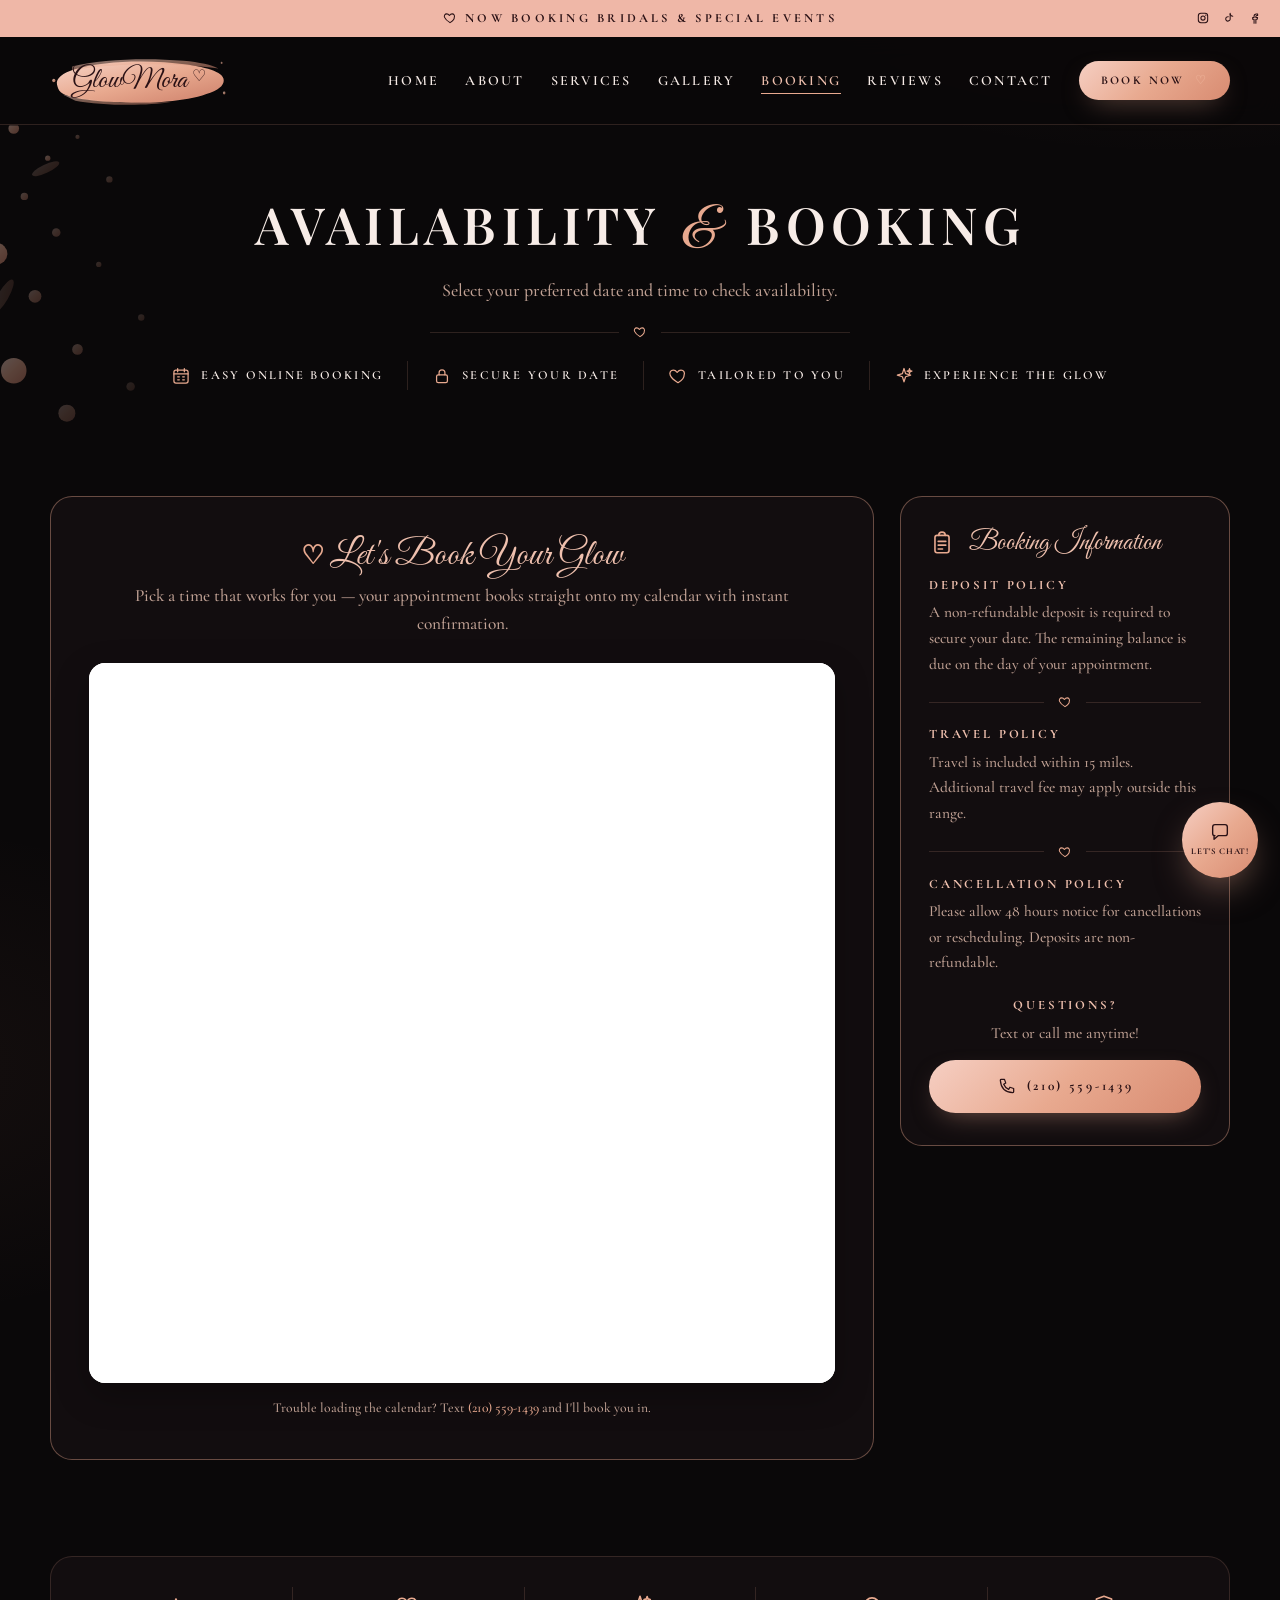
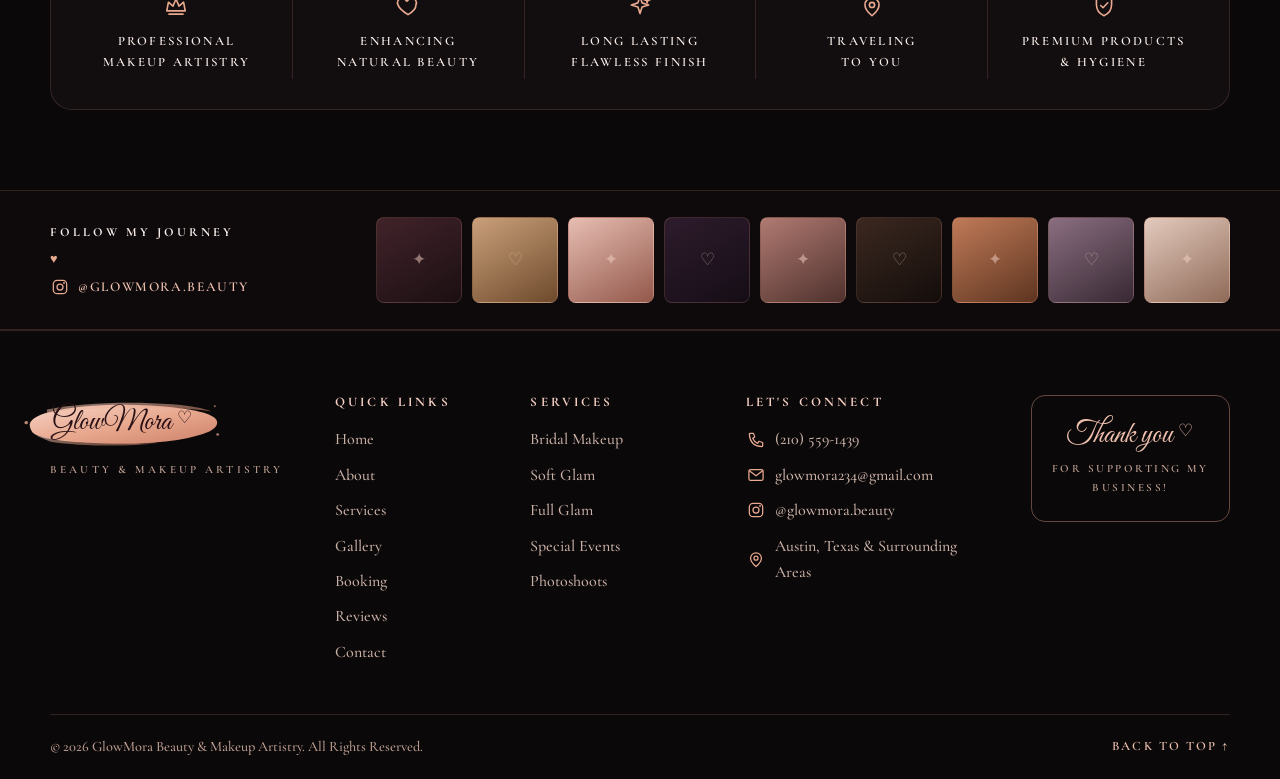
==== commit 9700854a: "Restore (un-hide) the Reviews section Removed the hidden attributes from #reviews + the nav/footer R" ====
--- a/booking.html
+++ b/booking.html
@@ -216,7 +216,7 @@
           <li><a href="index.html#services">Services</a></li>
           <li><a href="index.html#gallery">Gallery</a></li>
           <li><a class="active" href="booking.html">Booking</a></li>
-          <li hidden><a href="index.html#reviews">Reviews</a></li>
+          <li><a href="index.html#reviews">Reviews</a></li>
           <li><a href="index.html#contact">Contact</a></li>
           <li><a class="btn btn-rose btn-small" href="#booking-form">Book Now <span class="heart">♡</span></a></li>
         </ul>
@@ -337,7 +337,7 @@
         <a href="index.html#services">Services</a>
         <a href="index.html#gallery">Gallery</a>
         <a href="booking.html">Booking</a>
-        <a href="index.html#reviews" hidden>Reviews</a>
+        <a href="index.html#reviews">Reviews</a>
         <a href="index.html#contact">Contact</a>
       </nav>
       <div class="footer-col">
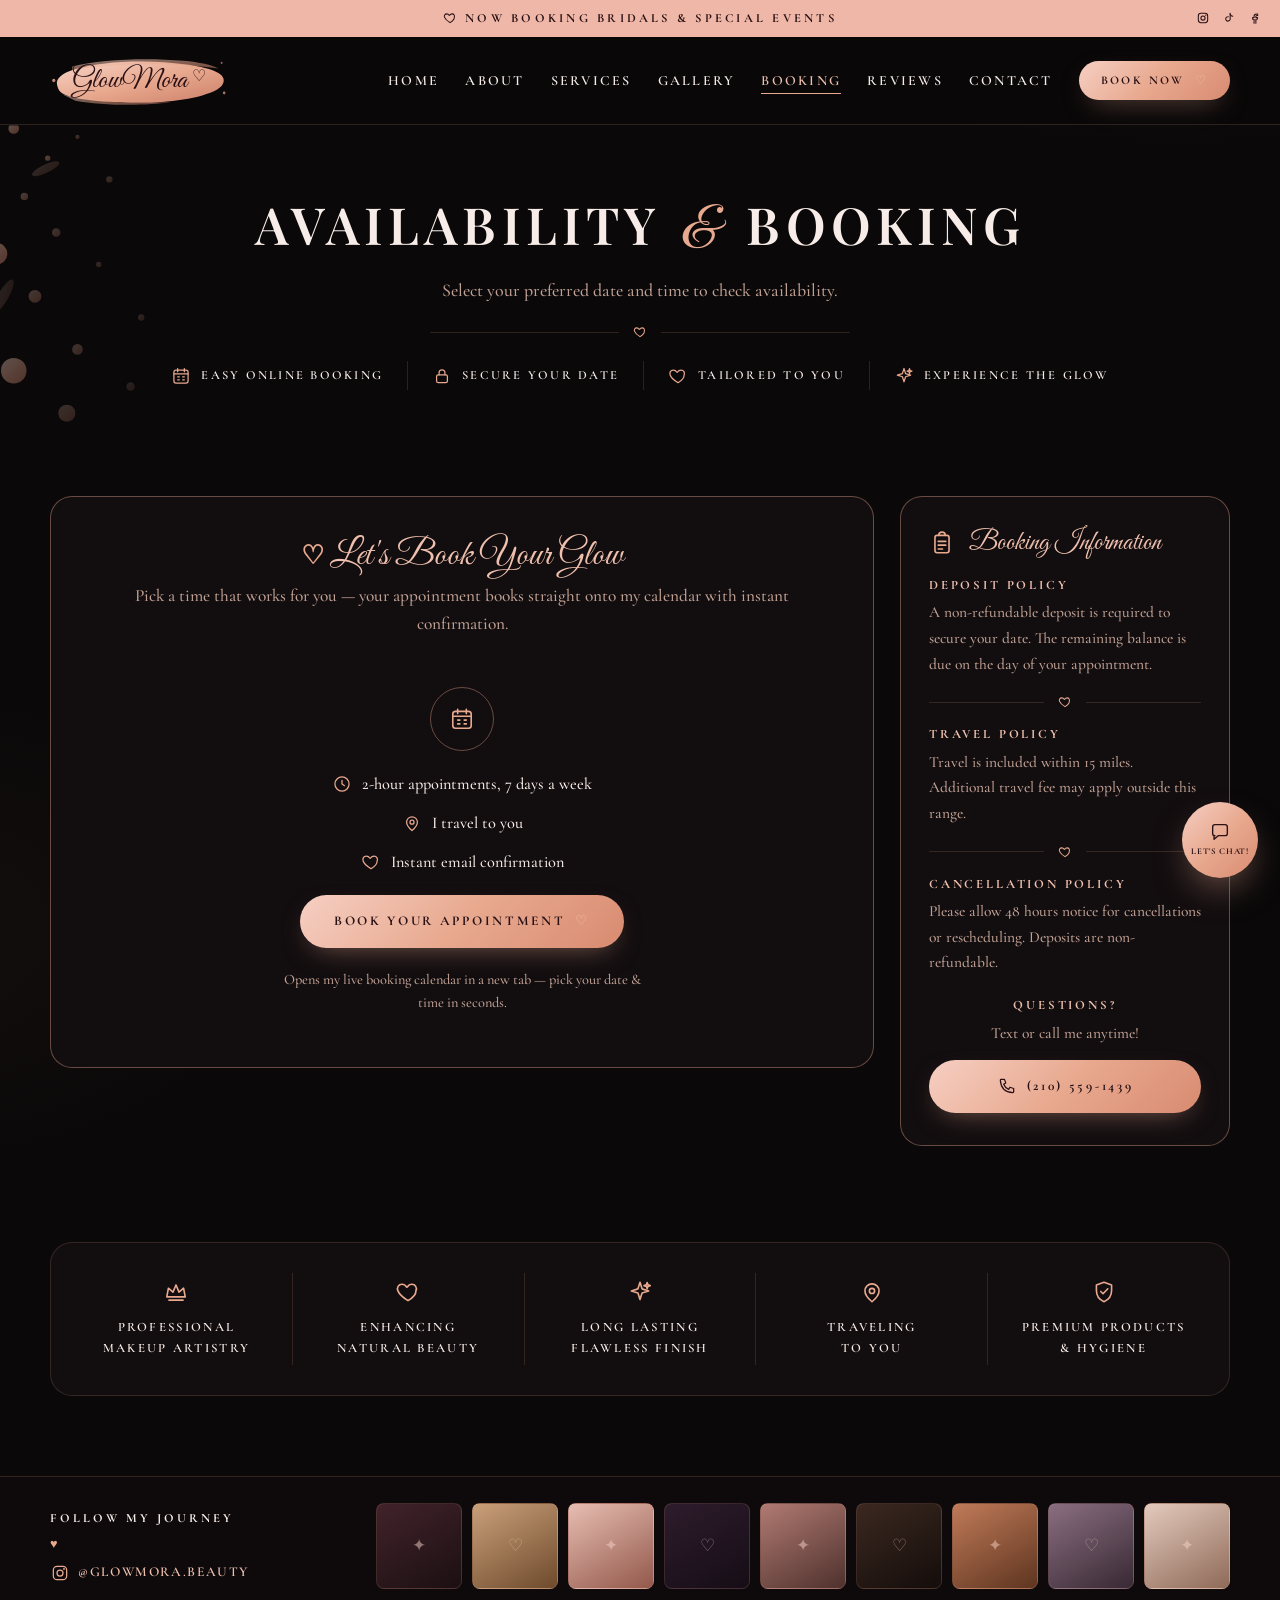
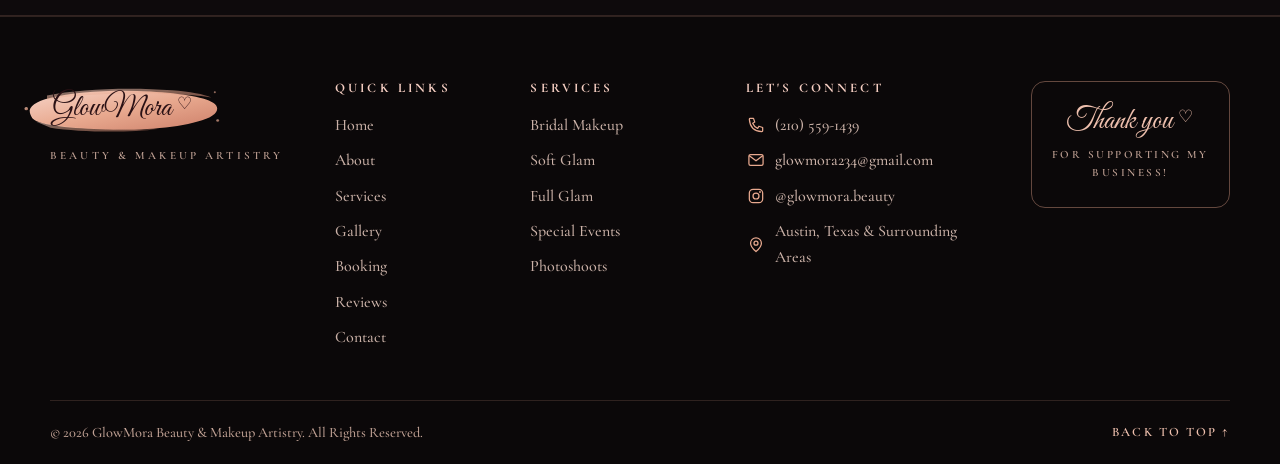
==== commit 2924c4ce: "Replace inline booking embed with on-brand 'Book Your Appointment' button Per user (wanted exact col" ====
--- a/booking.html
+++ b/booking.html
@@ -252,11 +252,17 @@
               <p>Pick a time that works for you — your appointment books straight onto my calendar with instant confirmation.</p>
             </div>
 
-            <!-- GlowMora booking — Google Appointment Scheduling embed (Fatimah's calendar, glowmora234@gmail.com) -->
-            <iframe class="gcal-frame"
-              src="https://calendar.google.com/calendar/appointments/schedules/AcZssZ1UM6eiUpcTo-LjoY0oYAYFDBUV98rLrsagtSbPCcXZNFHtbUwiWwNGvAxUNc8h_5TuQ2lgnfh7?gv=true"
-              title="Book a GlowMora appointment" loading="lazy"></iframe>
-            <p class="gcal-fallback">Trouble loading the calendar? Text <a href="sms:+12105591439">(210)&nbsp;559-1439</a> and I'll book you in.</p>
+            <!-- GlowMora booking — on-brand button opens Fatimah's Google Appointment Scheduling page (glowmora234@gmail.com) in a new tab; keeps the page 100% on-theme -->
+            <div class="gcal-cta">
+              <span class="badge-ring"><svg class="ic"><use href="#i-cal"/></svg></span>
+              <ul class="gcal-highlights">
+                <li><svg class="ic ic-sm"><use href="#i-clock"/></svg> 2-hour appointments, 7 days a week</li>
+                <li><svg class="ic ic-sm"><use href="#i-pin"/></svg> I travel to you</li>
+                <li><svg class="ic ic-sm"><use href="#i-heart"/></svg> Instant email confirmation</li>
+              </ul>
+              <a class="btn btn-rose" href="https://calendar.google.com/calendar/appointments/schedules/AcZssZ1UM6eiUpcTo-LjoY0oYAYFDBUV98rLrsagtSbPCcXZNFHtbUwiWwNGvAxUNc8h_5TuQ2lgnfh7?gv=true" target="_blank" rel="noopener">Book Your Appointment <span class="heart">♡</span></a>
+              <p class="gcal-cta-note">Opens my live booking calendar in a new tab — pick your date &amp; time in seconds.</p>
+            </div>
 
           </div>
 
--- a/styles.css
+++ b/styles.css
@@ -1815,14 +1815,41 @@
   margin-bottom: 24px;
 }
 
-.gcal-frame {
-  display: block;
-  width: 100%;
-  min-height: 720px;
-  border: 0;
-  border-radius: 16px;
-  background: #fff;
-  box-shadow: 0 12px 34px rgba(0, 0, 0, 0.28);
+/* On-brand booking CTA — replaces the inline Google embed so the page stays 100% on-theme.
+   The button opens Google's scheduler in a new tab (the only way to fully match the colors). */
+.gcal-cta {
+  display: flex;
+  flex-direction: column;
+  align-items: center;
+  text-align: center;
+  gap: 20px;
+  padding: 24px 12px 12px;
+}
+
+.gcal-highlights {
+  list-style: none;
+  display: grid;
+  gap: 12px;
+  color: var(--cream);
+  font-size: 1.02rem;
+}
+
+.gcal-highlights li {
+  display: flex;
+  align-items: center;
+  justify-content: center;
+  gap: 10px;
+}
+
+.gcal-highlights .ic {
+  color: var(--rose-300);
+  flex: none;
+}
+
+.gcal-cta-note {
+  max-width: 360px;
+  color: var(--muted);
+  font-size: 0.9rem;
 }
 
 .gcal-placeholder {
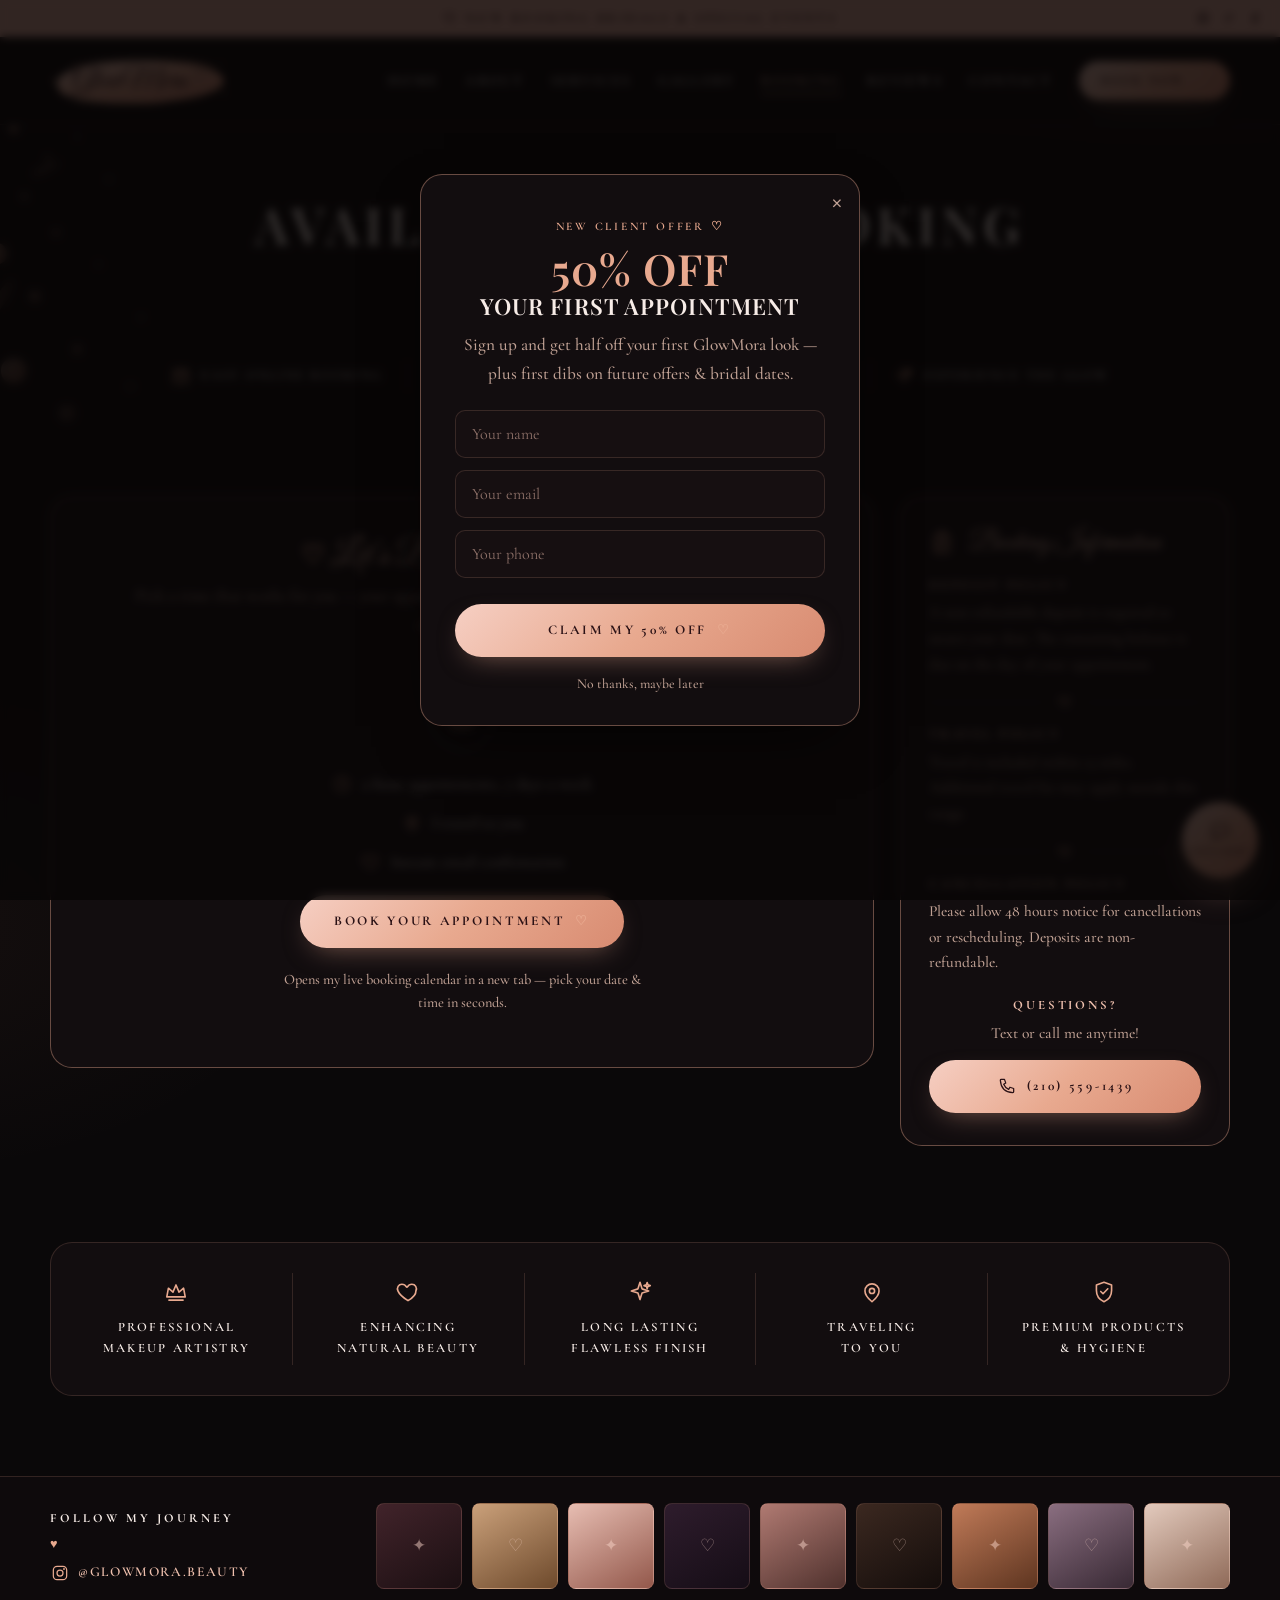
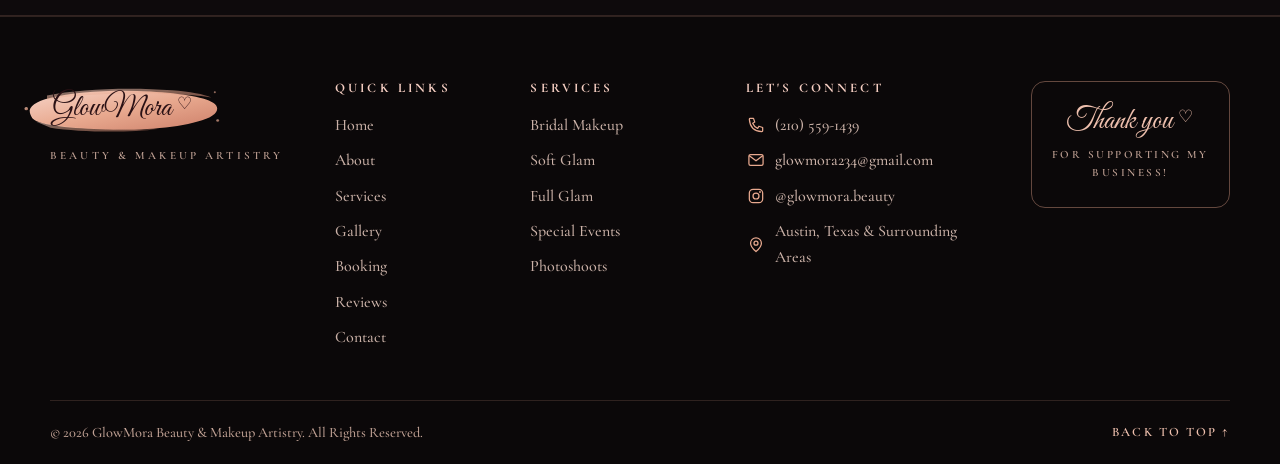
==== commit 9d93e956: "Show the 50% off popup on the booking page too Added the #offer-modal markup to booking.html (shared" ====
--- a/booking.html
+++ b/booking.html
@@ -372,6 +372,32 @@
     </div>
   </footer>
 
+  <!-- ====== NEW-CLIENT OFFER POPUP ====== -->
+  <div class="offer-modal" id="offer-modal" hidden>
+    <div class="offer-backdrop" data-offer-close></div>
+    <div class="offer-card" role="dialog" aria-modal="true" aria-labelledby="offer-title">
+      <button class="offer-close" type="button" aria-label="Close offer" data-offer-close>&times;</button>
+      <p class="offer-eyebrow">New client offer <span class="heart">♡</span></p>
+      <h2 class="offer-title" id="offer-title"><span class="offer-big">50% OFF</span><br>Your First Appointment</h2>
+      <p class="offer-sub">Sign up and get half off your first GlowMora look — plus first dibs on future offers &amp; bridal dates.</p>
+      <form class="offer-form" name="signup" method="POST" data-netlify="true" netlify-honeypot="bot-field">
+        <input type="hidden" name="form-name" value="signup">
+        <p class="offer-hp"><label>Leave this empty: <input name="bot-field"></label></p>
+        <input type="text" name="name" placeholder="Your name" autocomplete="name" required>
+        <input type="email" name="email" placeholder="Your email" autocomplete="email" required>
+        <input type="tel" name="phone" placeholder="Your phone" autocomplete="tel" required>
+        <button type="submit" class="btn btn-rose btn-block">Claim My 50% Off <span class="heart">♡</span></button>
+        <button type="button" class="offer-decline" data-offer-close>No thanks, maybe later</button>
+      </form>
+      <div class="offer-success" hidden>
+        <span class="offer-success-mark">♡</span>
+        <h3>You're in, beautiful!</h3>
+        <p>Use code <strong>GLOW50</strong> when you book your first appointment for <strong>50% off</strong>. Watch your inbox for future GlowMora offers!</p>
+        <a class="btn btn-rose" href="booking.html">Book Now <span class="heart">♡</span></a>
+      </div>
+    </div>
+  </div>
+
   <a class="chat-bubble" href="sms:+12105591439" aria-label="Text GlowMora">
     <svg class="ic"><use href="#i-chat"/></svg>
     <span>Let's chat!</span>
--- a/styles.css
+++ b/styles.css
@@ -991,6 +991,123 @@
 /* Generic hide utility — lets the `hidden` attribute reliably toggle sections (e.g. Reviews) on/off */
 [hidden] { display: none !important; }
 
+/* ---------- New-client offer popup ---------- */
+.offer-modal {
+  position: fixed;
+  inset: 0;
+  z-index: 300;
+  display: grid;
+  place-items: center;
+  padding: 20px;
+}
+
+.offer-backdrop {
+  position: absolute;
+  inset: 0;
+  background: rgba(8, 5, 6, 0.82);
+  backdrop-filter: blur(4px);
+}
+
+.offer-card {
+  position: relative;
+  z-index: 1;
+  width: min(440px, 100%);
+  max-height: calc(100vh - 40px);
+  overflow-y: auto;
+  background: var(--panel);
+  border: 1px solid var(--line);
+  border-radius: 22px;
+  padding: 42px 34px 30px;
+  text-align: center;
+  box-shadow: var(--shadow);
+  animation: offer-pop 0.45s ease;
+}
+
+@keyframes offer-pop {
+  from { opacity: 0; transform: translateY(22px) scale(0.96); }
+  to { opacity: 1; transform: none; }
+}
+
+.offer-close {
+  position: absolute;
+  top: 10px;
+  right: 16px;
+  background: none;
+  border: 0;
+  color: var(--muted);
+  font-size: 1.9rem;
+  line-height: 1;
+  cursor: pointer;
+  transition: color 0.2s ease;
+}
+.offer-close:hover { color: var(--cream); }
+
+.offer-eyebrow {
+  font-weight: 600;
+  font-size: 0.72rem;
+  letter-spacing: 0.24em;
+  text-transform: uppercase;
+  color: var(--rose-300);
+}
+
+.offer-title {
+  margin: 8px 0 12px;
+  font-size: 1.4rem;
+  text-transform: uppercase;
+  letter-spacing: 0.05em;
+  color: var(--cream);
+}
+
+.offer-big {
+  font-family: var(--serif);
+  font-size: 2.7rem;
+  color: var(--rose-300);
+  letter-spacing: 0.02em;
+}
+
+.offer-sub {
+  color: var(--muted);
+  margin-bottom: 22px;
+}
+
+.offer-form { display: grid; gap: 12px; }
+
+.offer-hp { display: none; }
+
+.offer-form input[type="text"],
+.offer-form input[type="email"],
+.offer-form input[type="tel"] {
+  width: 100%;
+  padding: 13px 16px;
+  background: #160f11;
+  border: 1px solid var(--line-soft);
+  border-radius: 10px;
+  color: var(--cream);
+  font-family: var(--body);
+  font-size: 1rem;
+}
+.offer-form input::placeholder { color: #8d7068; }
+.offer-form input:focus { outline: none; border-color: var(--rose-300); }
+
+.offer-decline {
+  background: none;
+  border: 0;
+  color: var(--muted);
+  font-size: 0.85rem;
+  cursor: pointer;
+  margin-top: 4px;
+}
+.offer-decline:hover { color: var(--cream); text-decoration: underline; }
+
+.offer-success-mark {
+  display: block;
+  font-size: 2.6rem;
+  color: var(--rose-300);
+}
+.offer-success h3 { margin: 6px 0 10px; }
+.offer-success p { color: var(--muted); margin-bottom: 18px; }
+.offer-success strong { color: var(--rose-200); }
+
 .quotes-grid {
   display: grid;
   grid-template-columns: repeat(auto-fit, minmax(280px, 1fr));
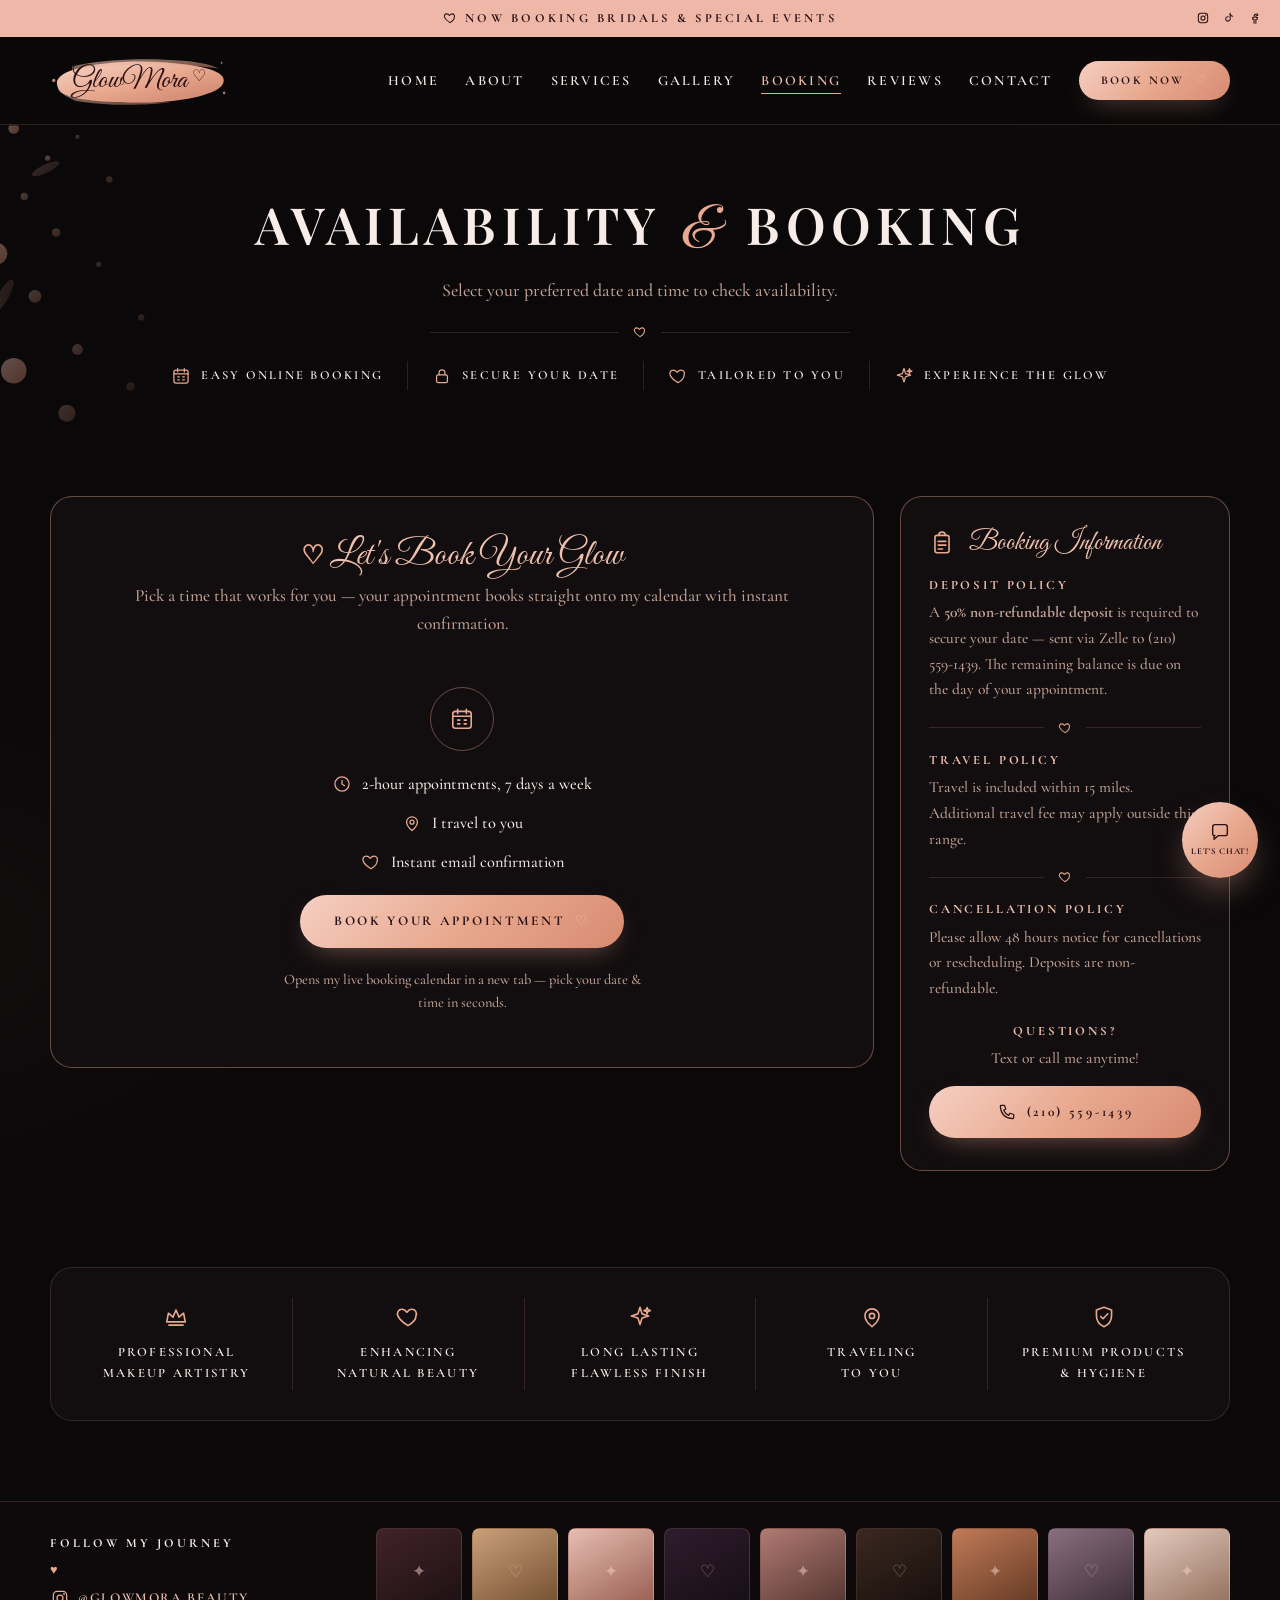
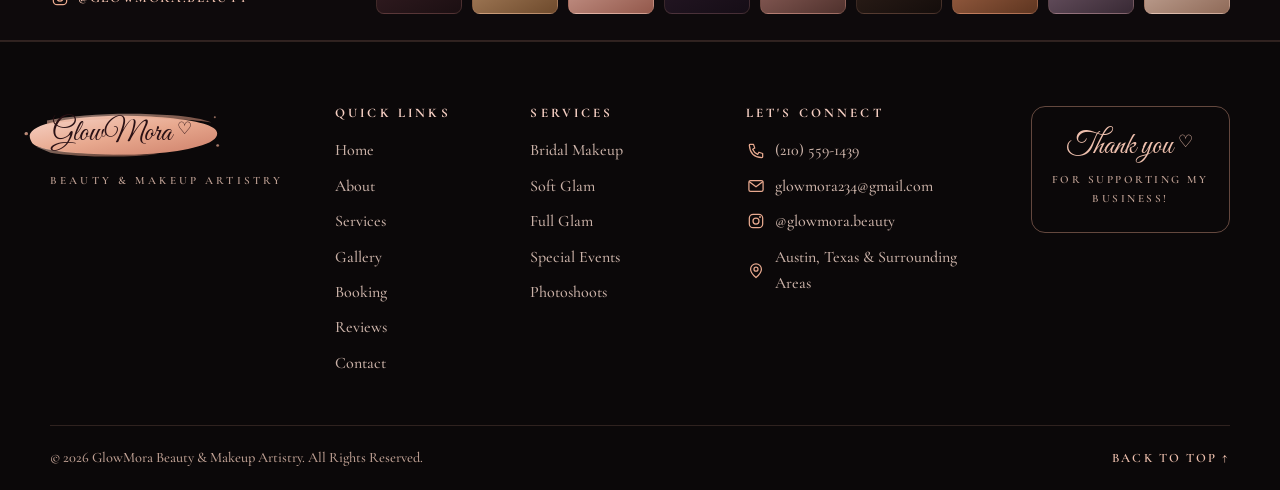
==== commit f05766c0: "Add Zelle deposit popup on booking page Clicking "Book Your Appointment" now opens an on-brand popup" ====
--- a/booking.html
+++ b/booking.html
@@ -218,7 +218,7 @@
           <li><a class="active" href="booking.html">Booking</a></li>
           <li><a href="index.html#reviews">Reviews</a></li>
           <li><a href="index.html#contact">Contact</a></li>
-          <li><a class="btn btn-rose btn-small" href="#booking-form">Book Now <span class="heart">♡</span></a></li>
+          <li><a class="btn btn-rose btn-small" href="#book">Book Now <span class="heart">♡</span></a></li>
         </ul>
       </nav>
     </div>
@@ -243,7 +243,7 @@
     </section>
 
     <!-- ====== BOOKING (Google Appointment Scheduling) ====== -->
-    <section class="section booking-section">
+    <section class="section booking-section" id="book">
       <div class="container">
         <div class="book-wrap">
           <div class="book-card gcal-card reveal">
@@ -260,7 +260,7 @@
                 <li><svg class="ic ic-sm"><use href="#i-pin"/></svg> I travel to you</li>
                 <li><svg class="ic ic-sm"><use href="#i-heart"/></svg> Instant email confirmation</li>
               </ul>
-              <a class="btn btn-rose" href="https://calendar.google.com/calendar/appointments/schedules/AcZssZ1UM6eiUpcTo-LjoY0oYAYFDBUV98rLrsagtSbPCcXZNFHtbUwiWwNGvAxUNc8h_5TuQ2lgnfh7?gv=true" target="_blank" rel="noopener">Book Your Appointment <span class="heart">♡</span></a>
+              <a class="btn btn-rose" id="book-appt-cta" data-book-trigger href="https://calendar.google.com/calendar/appointments/schedules/AcZssZ1UM6eiUpcTo-LjoY0oYAYFDBUV98rLrsagtSbPCcXZNFHtbUwiWwNGvAxUNc8h_5TuQ2lgnfh7?gv=true" target="_blank" rel="noopener">Book Your Appointment <span class="heart">♡</span></a>
               <p class="gcal-cta-note">Opens my live booking calendar in a new tab — pick your date &amp; time in seconds.</p>
             </div>
 
@@ -270,7 +270,7 @@
             <h2 class="panel-title"><svg class="ic"><use href="#i-clip"/></svg> <span class="script-accent">Booking Information</span></h2>
             <div class="policy">
               <h3>Deposit Policy</h3>
-              <p>A non-refundable deposit is required to secure your date. The remaining balance is due on the day of your appointment.</p>
+              <p>A <strong>50% non-refundable deposit</strong> is required to secure your date — sent via Zelle to (210) 559-1439. The remaining balance is due on the day of your appointment.</p>
             </div>
             <div class="heart-divider" aria-hidden="true"><span></span><svg class="ic ic-xs"><use href="#i-heart"/></svg><span></span></div>
             <div class="policy">
@@ -371,6 +371,24 @@
       <a class="to-top" href="#top">Back to top ↑</a>
     </div>
   </footer>
+
+  <!-- ====== ZELLE DEPOSIT POPUP (shows when they go to book) ====== -->
+  <div class="offer-modal" id="deposit-modal" hidden>
+    <div class="offer-backdrop" data-deposit-close></div>
+    <div class="offer-card" role="dialog" aria-modal="true" aria-labelledby="deposit-title">
+      <button class="offer-close" type="button" aria-label="Close" data-deposit-close>&times;</button>
+      <p class="offer-eyebrow">Before you book <span class="heart">♡</span></p>
+      <h2 class="offer-title" id="deposit-title">Secure Your <span class="script-accent">Date</span></h2>
+      <p class="offer-sub">A <strong>50% non-refundable deposit</strong> is required to lock in your appointment. It goes toward your total — the remaining balance is due the day of.</p>
+      <div class="deposit-zelle">
+        <span class="deposit-zelle-label"><svg class="ic ic-sm"><use href="#i-phone"/></svg> Send your deposit via Zelle to</span>
+        <span class="deposit-zelle-handle">(210) 559-1439</span>
+        <span class="deposit-zelle-note">Please include your name so I know it's you 💕</span>
+      </div>
+      <a class="btn btn-rose btn-block" data-deposit-continue href="https://calendar.google.com/calendar/appointments/schedules/AcZssZ1UM6eiUpcTo-LjoY0oYAYFDBUV98rLrsagtSbPCcXZNFHtbUwiWwNGvAxUNc8h_5TuQ2lgnfh7?gv=true" target="_blank" rel="noopener">Continue to Booking <span class="heart">♡</span></a>
+      <button type="button" class="offer-decline" data-deposit-close>Maybe later</button>
+    </div>
+  </div>
 
   <!-- ====== NEW-CLIENT OFFER POPUP ====== -->
   <div class="offer-modal" id="offer-modal" hidden>
--- a/styles.css
+++ b/styles.css
@@ -1108,6 +1108,40 @@
 .offer-success p { color: var(--muted); margin-bottom: 18px; }
 .offer-success strong { color: var(--rose-200); }
 
+/* Zelle deposit block (booking deposit popup) */
+.deposit-zelle {
+  margin: 4px 0 20px;
+  padding: 16px 18px;
+  border: 1px solid rgba(232, 169, 143, 0.32);
+  border-radius: 14px;
+  background: rgba(232, 169, 143, 0.08);
+  text-align: center;
+}
+.deposit-zelle-label {
+  display: flex;
+  align-items: center;
+  justify-content: center;
+  gap: 6px;
+  font-size: 0.8rem;
+  letter-spacing: 0.05em;
+  text-transform: uppercase;
+  color: var(--rose-300);
+}
+.deposit-zelle-handle {
+  display: block;
+  margin: 8px 0 6px;
+  font-family: var(--serif);
+  font-size: 1.85rem;
+  font-weight: 600;
+  letter-spacing: 0.02em;
+  color: var(--cream);
+}
+.deposit-zelle-note {
+  display: block;
+  font-size: 0.85rem;
+  color: var(--muted);
+}
+
 .quotes-grid {
   display: grid;
   grid-template-columns: repeat(auto-fit, minmax(280px, 1fr));
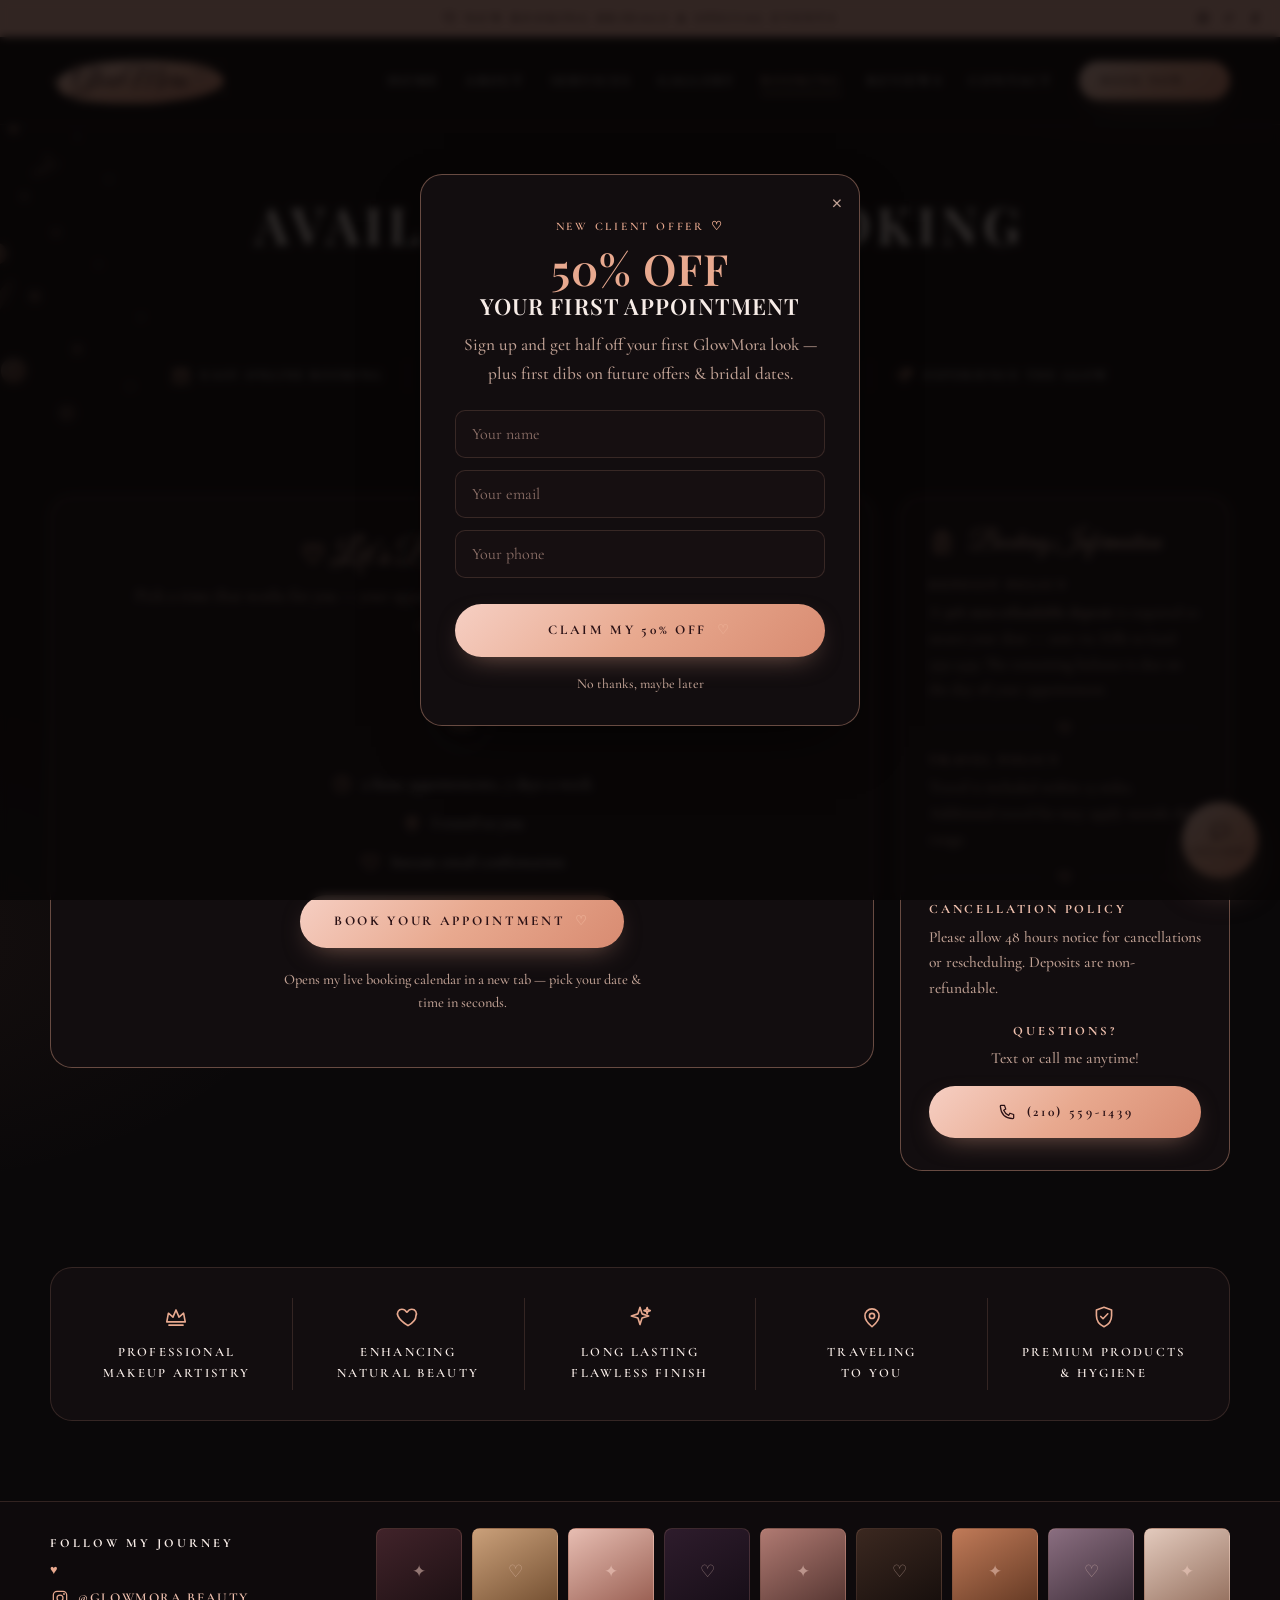
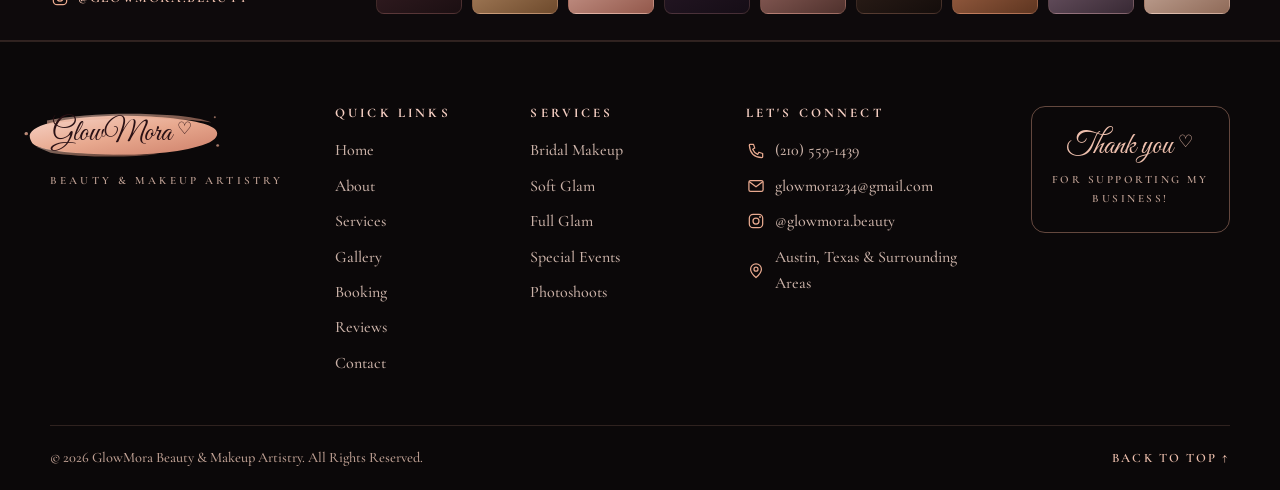
==== commit 6d8f8622: "Show deposit popup after booking, not before The Zelle deposit reminder no longer gates the booking " ====
--- a/booking.html
+++ b/booking.html
@@ -372,21 +372,20 @@
     </div>
   </footer>
 
-  <!-- ====== ZELLE DEPOSIT POPUP (shows when they go to book) ====== -->
+  <!-- ====== ZELLE DEPOSIT POPUP (shows AFTER they head to book) ====== -->
   <div class="offer-modal" id="deposit-modal" hidden>
     <div class="offer-backdrop" data-deposit-close></div>
     <div class="offer-card" role="dialog" aria-modal="true" aria-labelledby="deposit-title">
       <button class="offer-close" type="button" aria-label="Close" data-deposit-close>&times;</button>
-      <p class="offer-eyebrow">Before you book <span class="heart">♡</span></p>
-      <h2 class="offer-title" id="deposit-title">Secure Your <span class="script-accent">Date</span></h2>
-      <p class="offer-sub">A <strong>50% non-refundable deposit</strong> is required to lock in your appointment. It goes toward your total — the remaining balance is due the day of.</p>
+      <p class="offer-eyebrow">One last step <span class="heart">♡</span></p>
+      <h2 class="offer-title" id="deposit-title">Send Your <span class="script-accent">Deposit</span></h2>
+      <p class="offer-sub">To lock in your appointment, please send your <strong>50% non-refundable deposit</strong>. Your spot is confirmed once it's received — the balance is due the day of.</p>
       <div class="deposit-zelle">
         <span class="deposit-zelle-label"><svg class="ic ic-sm"><use href="#i-phone"/></svg> Send your deposit via Zelle to</span>
         <span class="deposit-zelle-handle">(210) 559-1439</span>
         <span class="deposit-zelle-note">Please include your name so I know it's you 💕</span>
       </div>
-      <a class="btn btn-rose btn-block" data-deposit-continue href="https://calendar.google.com/calendar/appointments/schedules/AcZssZ1UM6eiUpcTo-LjoY0oYAYFDBUV98rLrsagtSbPCcXZNFHtbUwiWwNGvAxUNc8h_5TuQ2lgnfh7?gv=true" target="_blank" rel="noopener">Continue to Booking <span class="heart">♡</span></a>
-      <button type="button" class="offer-decline" data-deposit-close>Maybe later</button>
+      <button type="button" class="btn btn-rose btn-block" data-deposit-close>Got it <span class="heart">♡</span></button>
     </div>
   </div>
 
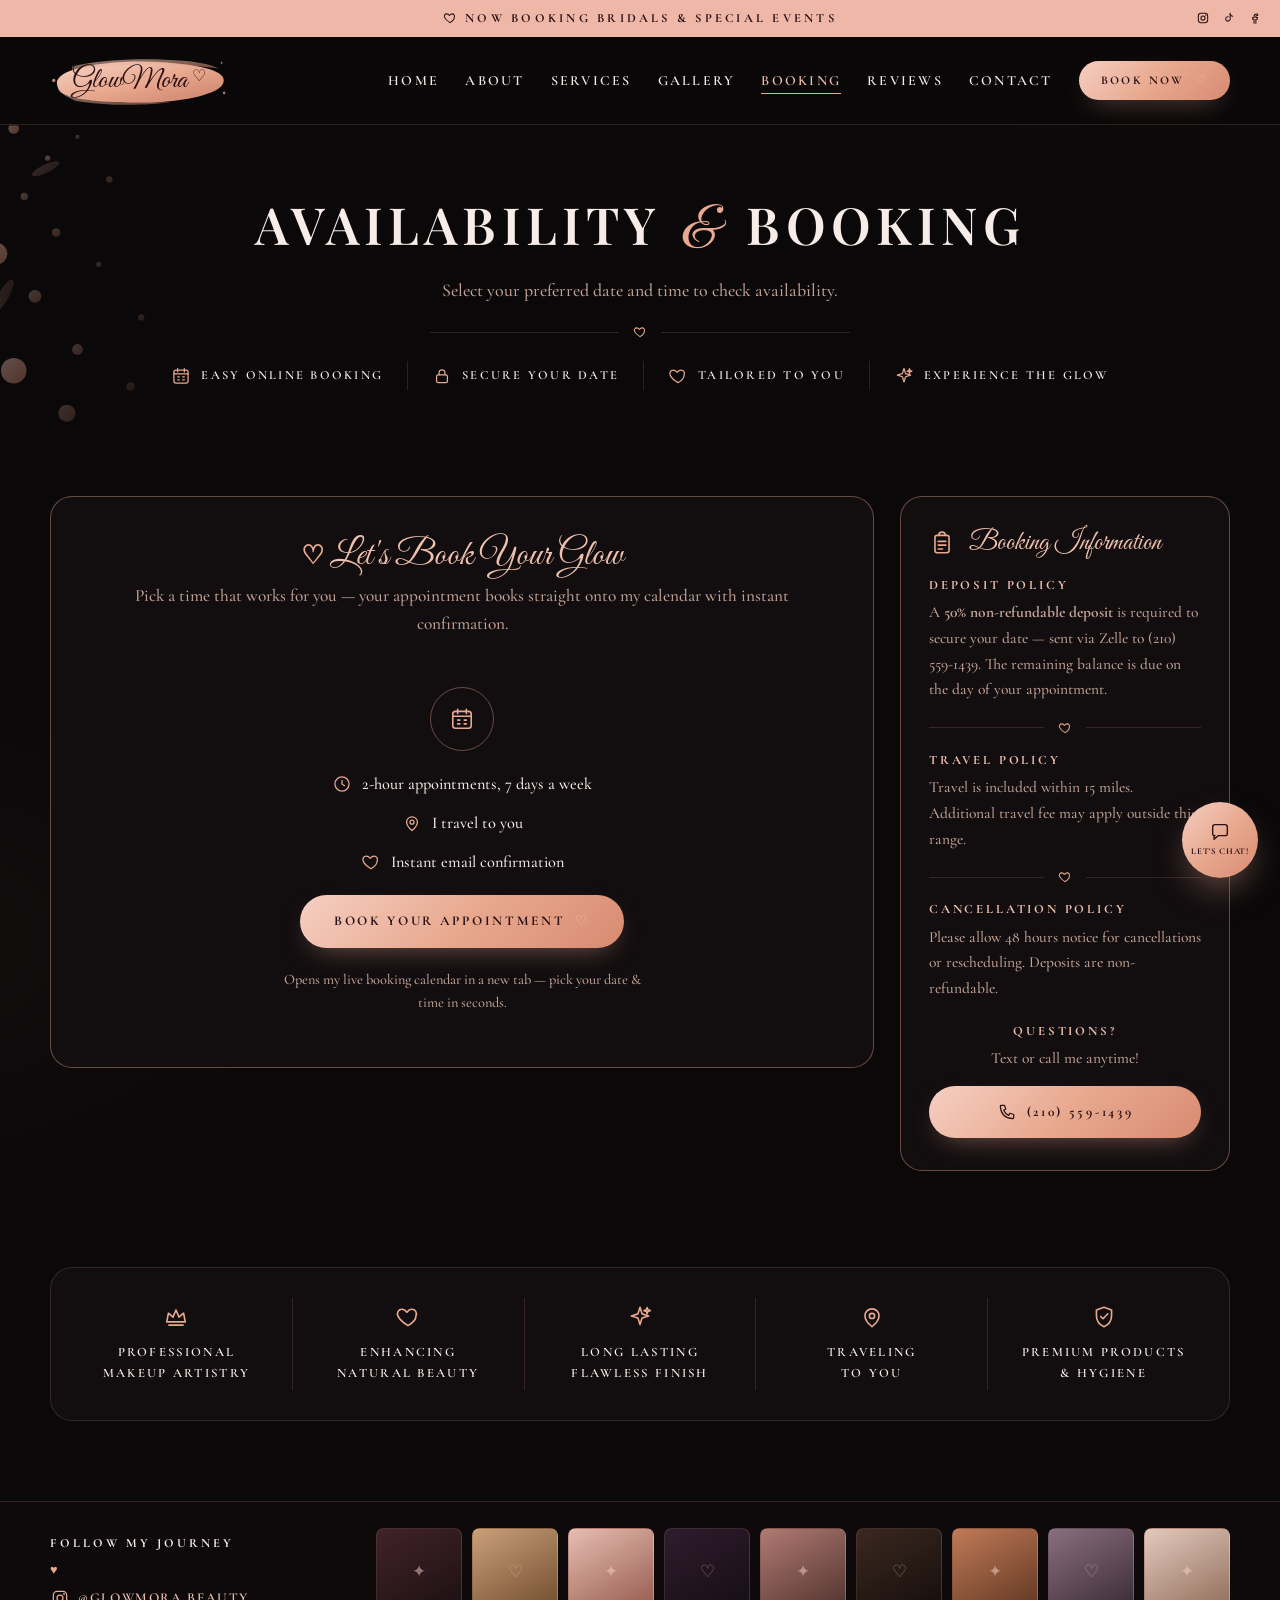
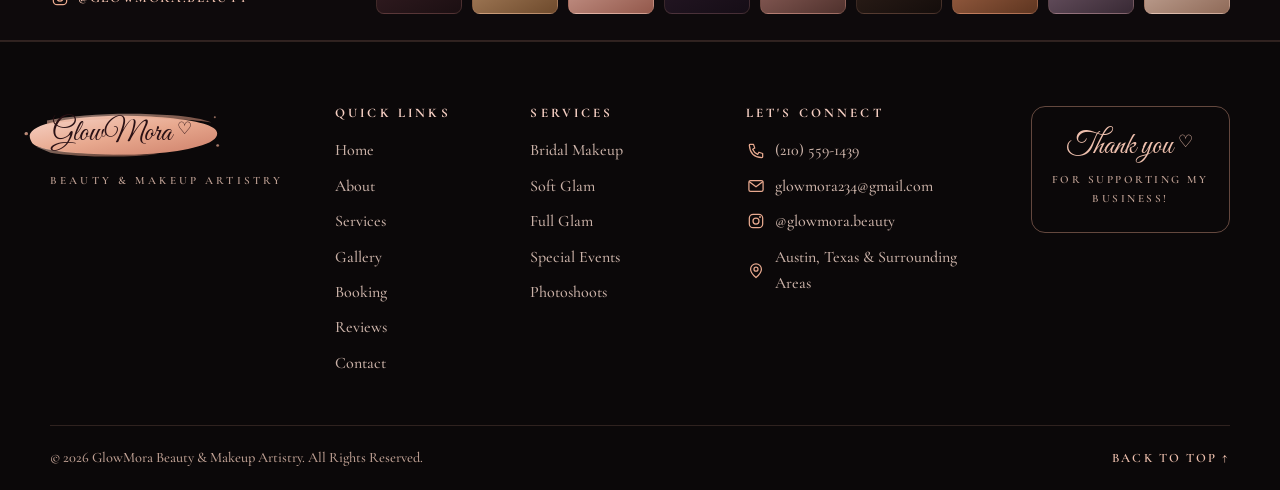
==== commit 8c05c80f: "Remove Zelle deposit popup from booking page Reverts the deposit popup per request: removes the moda" ====
--- a/booking.html
+++ b/booking.html
@@ -260,7 +260,7 @@
                 <li><svg class="ic ic-sm"><use href="#i-pin"/></svg> I travel to you</li>
                 <li><svg class="ic ic-sm"><use href="#i-heart"/></svg> Instant email confirmation</li>
               </ul>
-              <a class="btn btn-rose" id="book-appt-cta" data-book-trigger href="https://calendar.google.com/calendar/appointments/schedules/AcZssZ1UM6eiUpcTo-LjoY0oYAYFDBUV98rLrsagtSbPCcXZNFHtbUwiWwNGvAxUNc8h_5TuQ2lgnfh7?gv=true" target="_blank" rel="noopener">Book Your Appointment <span class="heart">♡</span></a>
+              <a class="btn btn-rose" href="https://calendar.google.com/calendar/appointments/schedules/AcZssZ1UM6eiUpcTo-LjoY0oYAYFDBUV98rLrsagtSbPCcXZNFHtbUwiWwNGvAxUNc8h_5TuQ2lgnfh7?gv=true" target="_blank" rel="noopener">Book Your Appointment <span class="heart">♡</span></a>
               <p class="gcal-cta-note">Opens my live booking calendar in a new tab — pick your date &amp; time in seconds.</p>
             </div>
 
@@ -371,23 +371,6 @@
       <a class="to-top" href="#top">Back to top ↑</a>
     </div>
   </footer>
-
-  <!-- ====== ZELLE DEPOSIT POPUP (shows AFTER they head to book) ====== -->
-  <div class="offer-modal" id="deposit-modal" hidden>
-    <div class="offer-backdrop" data-deposit-close></div>
-    <div class="offer-card" role="dialog" aria-modal="true" aria-labelledby="deposit-title">
-      <button class="offer-close" type="button" aria-label="Close" data-deposit-close>&times;</button>
-      <p class="offer-eyebrow">One last step <span class="heart">♡</span></p>
-      <h2 class="offer-title" id="deposit-title">Send Your <span class="script-accent">Deposit</span></h2>
-      <p class="offer-sub">To lock in your appointment, please send your <strong>50% non-refundable deposit</strong>. Your spot is confirmed once it's received — the balance is due the day of.</p>
-      <div class="deposit-zelle">
-        <span class="deposit-zelle-label"><svg class="ic ic-sm"><use href="#i-phone"/></svg> Send your deposit via Zelle to</span>
-        <span class="deposit-zelle-handle">(210) 559-1439</span>
-        <span class="deposit-zelle-note">Please include your name so I know it's you 💕</span>
-      </div>
-      <button type="button" class="btn btn-rose btn-block" data-deposit-close>Got it <span class="heart">♡</span></button>
-    </div>
-  </div>
 
   <!-- ====== NEW-CLIENT OFFER POPUP ====== -->
   <div class="offer-modal" id="offer-modal" hidden>
--- a/styles.css
+++ b/styles.css
@@ -1108,40 +1108,6 @@
 .offer-success p { color: var(--muted); margin-bottom: 18px; }
 .offer-success strong { color: var(--rose-200); }
 
-/* Zelle deposit block (booking deposit popup) */
-.deposit-zelle {
-  margin: 4px 0 20px;
-  padding: 16px 18px;
-  border: 1px solid rgba(232, 169, 143, 0.32);
-  border-radius: 14px;
-  background: rgba(232, 169, 143, 0.08);
-  text-align: center;
-}
-.deposit-zelle-label {
-  display: flex;
-  align-items: center;
-  justify-content: center;
-  gap: 6px;
-  font-size: 0.8rem;
-  letter-spacing: 0.05em;
-  text-transform: uppercase;
-  color: var(--rose-300);
-}
-.deposit-zelle-handle {
-  display: block;
-  margin: 8px 0 6px;
-  font-family: var(--serif);
-  font-size: 1.85rem;
-  font-weight: 600;
-  letter-spacing: 0.02em;
-  color: var(--cream);
-}
-.deposit-zelle-note {
-  display: block;
-  font-size: 0.85rem;
-  color: var(--muted);
-}
-
 .quotes-grid {
   display: grid;
   grid-template-columns: repeat(auto-fit, minmax(280px, 1fr));
